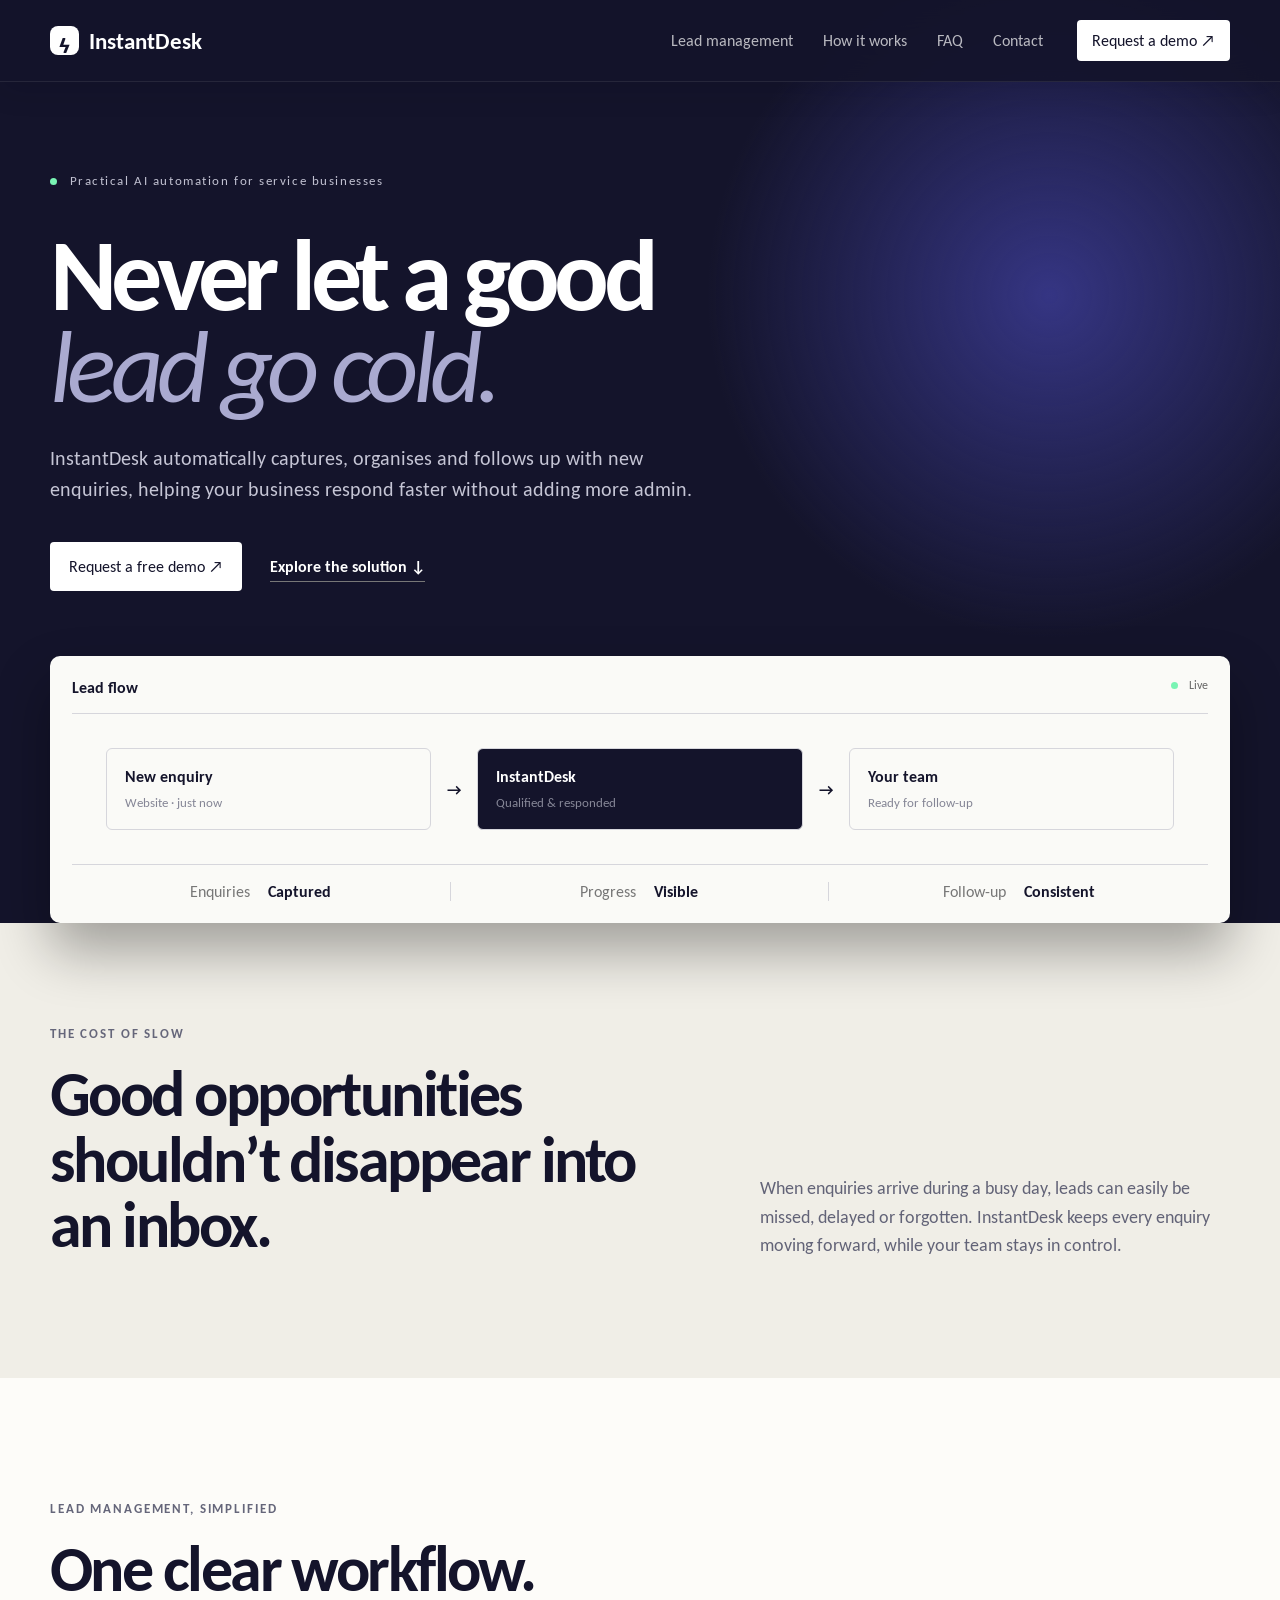
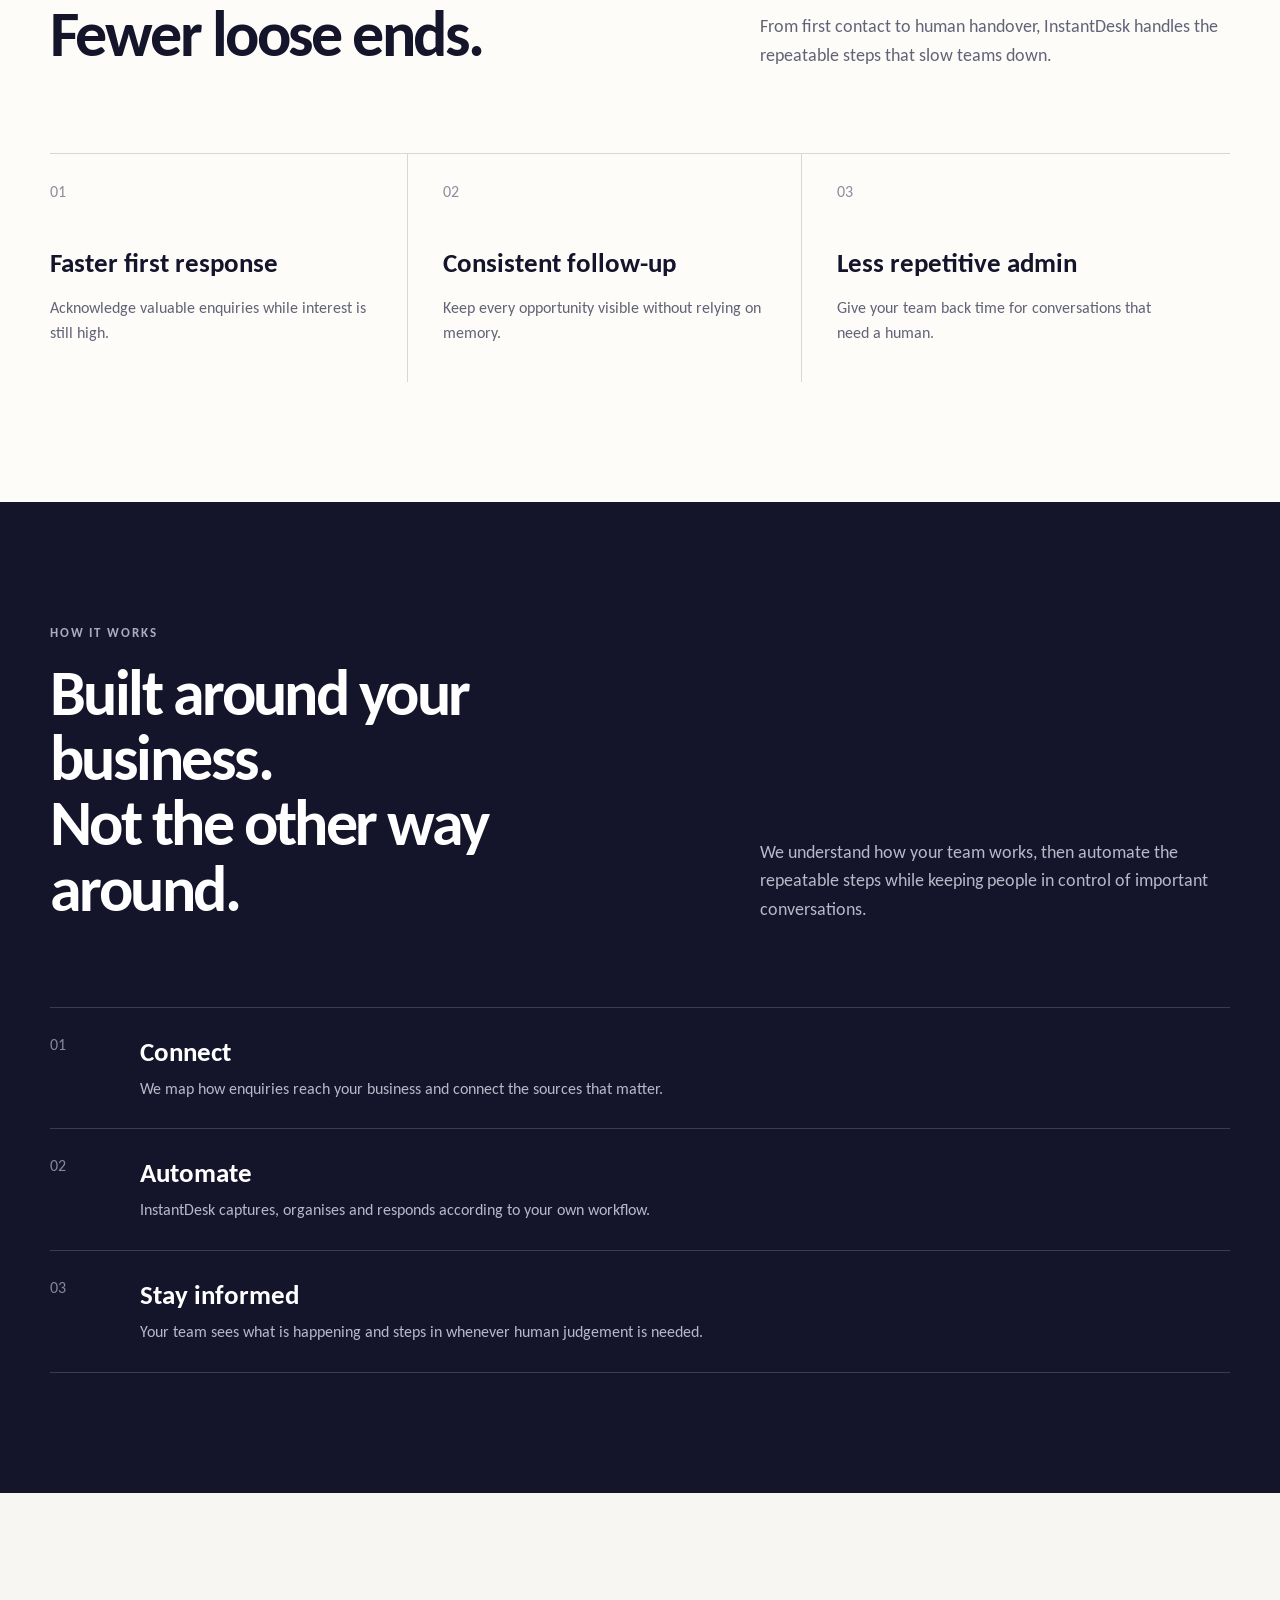
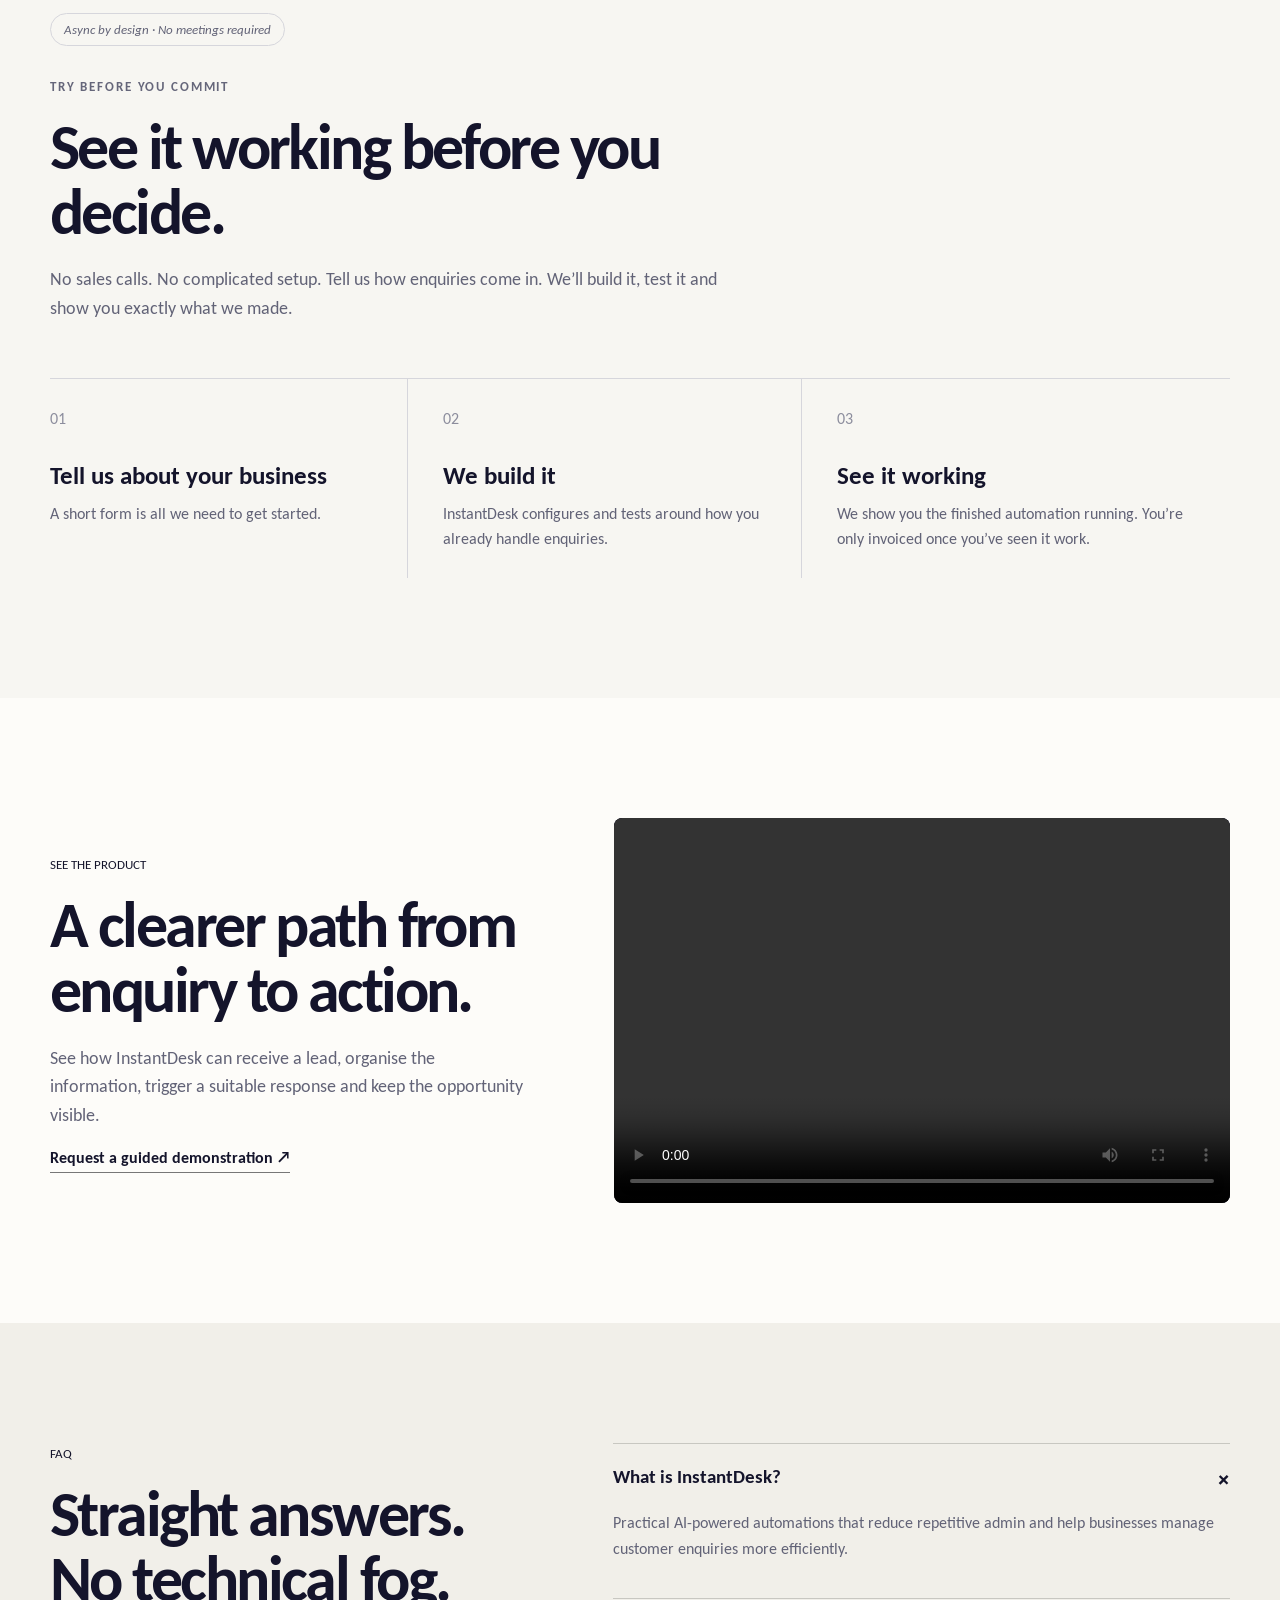
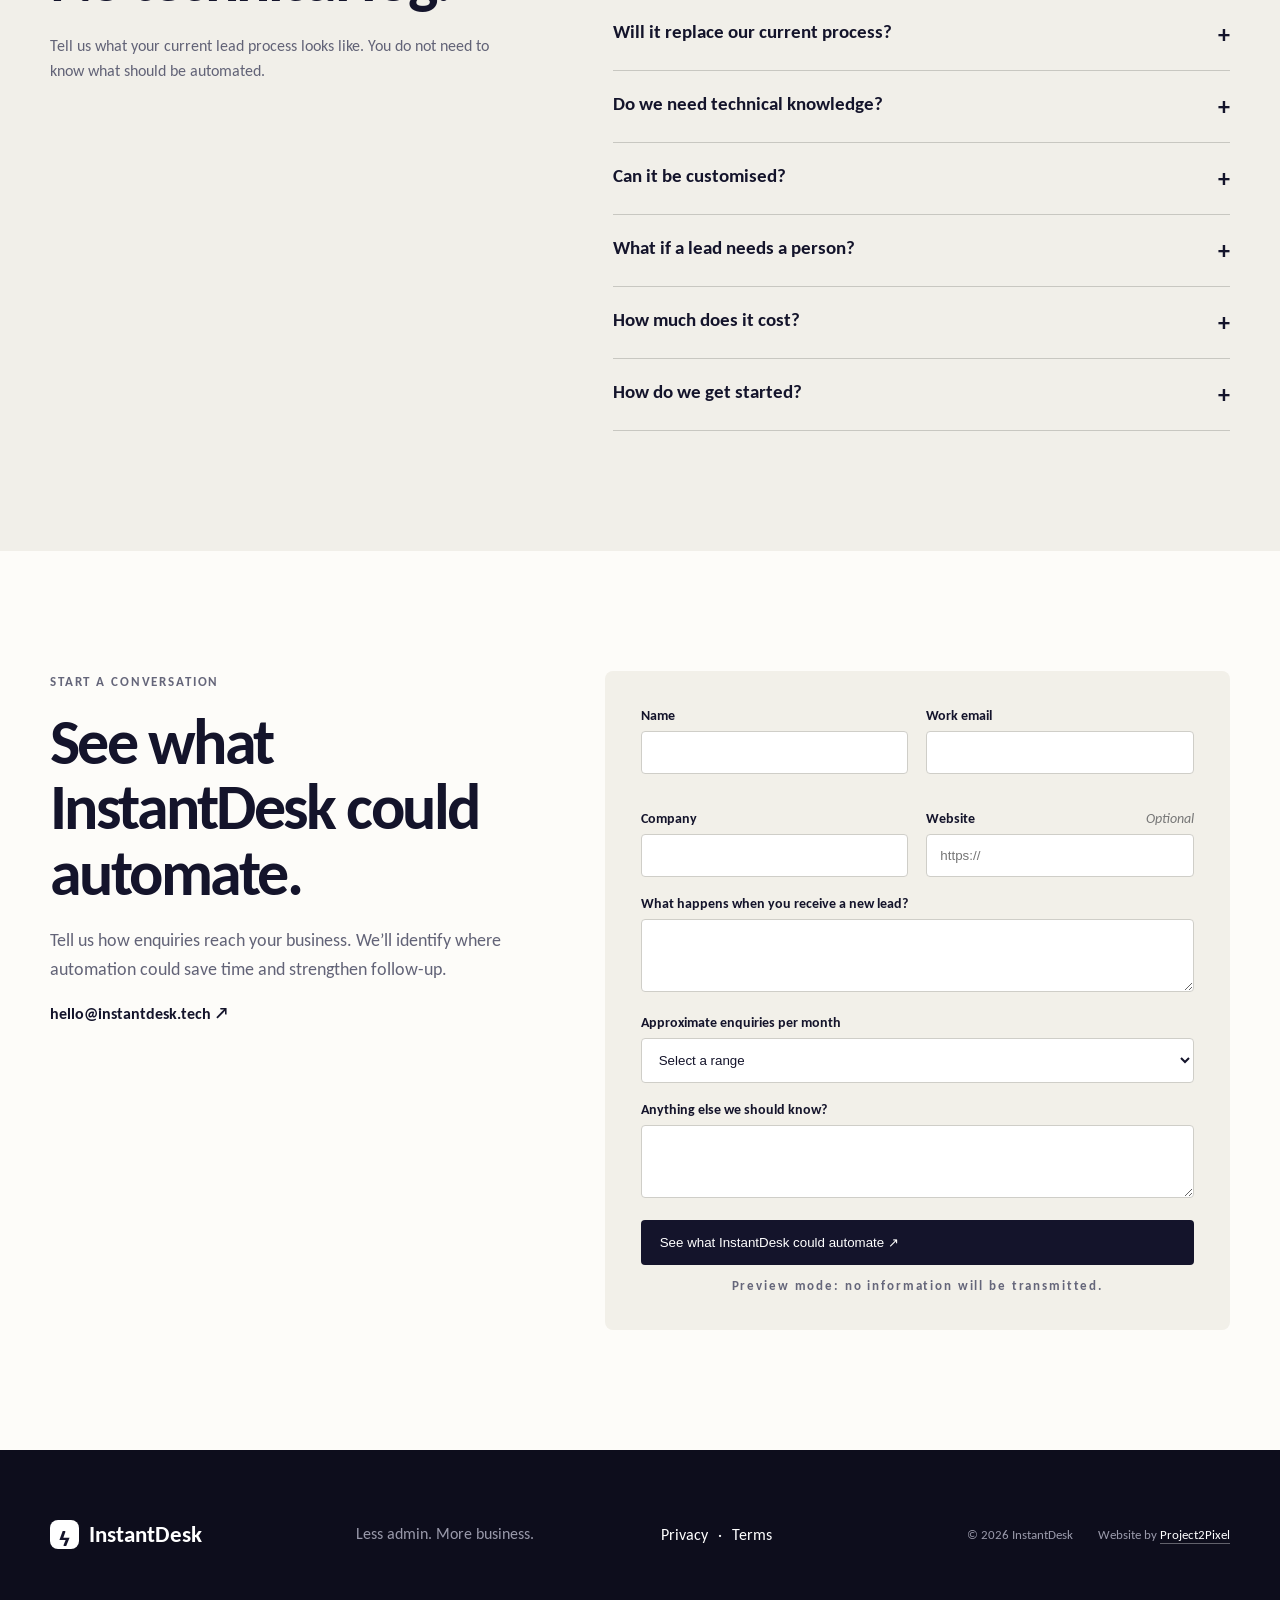
==== index.html @ a4e063e7 "Refresh stylesheet cache for client updates" ====
<!doctype html>
<html lang="en">
  <head>
    <meta charset="utf-8" />
    <meta name="viewport" content="width=device-width,initial-scale=1" />
    <meta
      name="description"
      content="InstantDesk builds practical AI-powered lead management automations for service businesses."
    />
    <meta
      property="og:title"
      content="InstantDesk — Less admin. More business."
    />
    <meta property="og:description" content="Never let a good lead go cold." />
    <meta name="theme-color" content="#14142B" />
    <title>InstantDesk — Less admin. More business.</title>
    <link rel="preconnect" href="https://fonts.googleapis.com" />
    <link rel="preconnect" href="https://fonts.gstatic.com" crossorigin />
    <link
      href="https://fonts.googleapis.com/css2?family=Carlito:wght@400;700&display=swap"
      rel="stylesheet"
    />
    <link rel="stylesheet" href="styles.css?v=3" />
  </head>
  <body>
    <header>
      <a class="logo" href="#top"><i>ϟ</i>InstantDesk</a
      ><button class="menu" aria-label="Open menu">☰</button>
      <nav>
        <a href="#solution">Lead management</a><a href="#how">How it works</a
        ><a href="#faq">FAQ</a><a href="#contact">Contact</a>
      </nav>
      <a class="btn desktop" href="#contact">Request a demo ↗</a>
    </header>
    <main id="top">
      <section class="hero wrap">
        <span class="tag"
          ><b></b> Practical AI automation for service businesses</span
        >
        <h1>Never let a good<br /><em>lead go cold.</em></h1>
        <p>
          InstantDesk automatically captures, organises and follows up with new
          enquiries, helping your business respond faster without adding more
          admin.
        </p>
        <div class="actions">
          <a class="btn" href="#contact">Request a free demo ↗</a
          ><a href="#solution">Explore the solution ↓</a>
        </div>
        <div class="dashboard">
          <div class="dash-title">
            <strong>Lead flow</strong><span><b></b> Live</span>
          </div>
          <div class="flow">
            <article>
              <strong>New enquiry</strong><small>Website · just now</small>
            </article>
            <b>→</b>
            <article class="active">
              <strong>InstantDesk</strong><small>Qualified & responded</small>
            </article>
            <b>→</b>
            <article>
              <strong>Your team</strong><small>Ready for follow-up</small>
            </article>
          </div>
          <div class="metrics">
            <span>Enquiries <b>Captured</b></span
            ><span>Progress <b>Visible</b></span
            ><span>Follow-up <b>Consistent</b></span>
          </div>
        </div>
      </section>
      <section class="problem">
        <div class="wrap split">
          <div>
            <small>THE COST OF SLOW</small>
            <h2>Good opportunities shouldn’t disappear into an inbox.</h2>
          </div>
          <p>
            When enquiries arrive during a busy day, leads can easily be missed,
            delayed or forgotten. InstantDesk keeps every enquiry moving
            forward, while your team stays in control.
          </p>
        </div>
      </section>
      <section id="solution" class="section wrap">
        <small>LEAD MANAGEMENT, SIMPLIFIED</small>
        <div class="split title">
          <h2>One clear workflow.<br />Fewer loose ends.</h2>
          <p>
            From first contact to human handover, InstantDesk handles the
            repeatable steps that slow teams down.
          </p>
        </div>
        <div class="cards">
          <article>
            <span>01</span>
            <h3>Faster first response</h3>
            <p>Acknowledge valuable enquiries while interest is still high.</p>
          </article>
          <article>
            <span>02</span>
            <h3>Consistent follow-up</h3>
            <p>Keep every opportunity visible without relying on memory.</p>
          </article>
          <article>
            <span>03</span>
            <h3>Less repetitive admin</h3>
            <p>Give your team back time for conversations that need a human.</p>
          </article>
        </div>
      </section>
      <section id="how" class="section navy">
        <div class="wrap">
          <small>HOW IT WORKS</small>
          <div class="split title">
            <h2>Built around your business.<br />Not the other way around.</h2>
            <p>
            We understand how your team works, then automate the repeatable
            steps while keeping people in control of important conversations.
            </p>
          </div>
          <div class="steps">
            <article>
              <span>01</span>
              <div>
                <h3>Connect</h3>
                <p>
                  We map how enquiries reach your business and connect the
                  sources that matter.
                </p>
              </div>
            </article>
            <article>
              <span>02</span>
              <div>
                <h3>Automate</h3>
                <p>
                  InstantDesk captures, organises and responds according to your
                  own workflow.
                </p>
              </div>
            </article>
            <article>
              <span>03</span>
              <div>
                <h3>Stay informed</h3>
                <p>
                  Your team sees what is happening and steps in whenever human
                  judgement is needed.
                </p>
              </div>
            </article>
          </div>
        </div>
      </section>
      <section class="section proof">
        <div class="wrap">
          <span class="async-badge">Async by design · No meetings required</span>
          <div class="proof-intro">
            <small>TRY BEFORE YOU COMMIT</small>
            <h2>See it working before you decide.</h2>
            <p>
              No sales calls. No complicated setup. Tell us how enquiries come
              in. We’ll build it, test it and show you exactly what we made.
            </p>
          </div>
          <div class="proof-steps">
            <article>
              <span>01</span>
              <h3>Tell us about your business</h3>
              <p>A short form is all we need to get started.</p>
            </article>
            <article>
              <span>02</span>
              <h3>We build it</h3>
              <p>
                InstantDesk configures and tests around how you already handle
                enquiries.
              </p>
            </article>
            <article>
              <span>03</span>
              <h3>See it working</h3>
              <p>
                We show you the finished automation running. You’re only
                invoiced once you’ve seen it work.
              </p>
            </article>
          </div>
        </div>
      </section>
      <section class="section wrap demo">
        <div>
          <small>SEE THE PRODUCT</small>
          <h2>A clearer path from enquiry to action.</h2>
          <p>
            See how InstantDesk can receive a lead, organise the information,
            trigger a suitable response and keep the opportunity visible.
          </p>
          <a href="#contact">Request a guided demonstration ↗</a>
        </div>
        <div class="video">
          <video controls preload="metadata" playsinline aria-label="InstantDesk lead management product demonstration">
            <source src="assets/InstantDesk_Demo_UK.mp4?v=2" type="video/mp4" />
            Your browser does not support embedded video. You can
            <a href="assets/InstantDesk_Demo_UK.mp4">download the demonstration</a> instead.
          </video>
        </div>
      </section>
      <section id="faq" class="section soft">
        <div class="wrap faq">
          <div>
            <small>FAQ</small>
            <h2>Straight answers.<br />No technical fog.</h2>
            <p>
              Tell us what your current lead process looks like. You do not need
              to know what should be automated.
            </p>
          </div>
          <div>
            <details open>
              <summary>What is InstantDesk?<span>+</span></summary>
              <p>
                Practical AI-powered automations that reduce repetitive admin
                and help businesses manage customer enquiries more efficiently.
              </p>
            </details>
            <details>
              <summary>
                Will it replace our current process?<span>+</span>
              </summary>
              <p>
                Not necessarily. We work with the tools and processes you
                already use wherever practical.
              </p>
            </details>
            <details>
              <summary>Do we need technical knowledge?<span>+</span></summary>
              <p>
                No. InstantDesk is a done-for-you service covering setup,
                integration, hosting and maintenance.
              </p>
            </details>
            <details>
              <summary>Can it be customised?<span>+</span></summary>
              <p>
                Yes. Your setup is configured around your enquiry sources,
                customer journey and desired actions.
              </p>
            </details>
            <details>
              <summary>What if a lead needs a person?<span>+</span></summary>
              <p>
                The workflow can hand a lead to your team whenever attention,
                judgement or a personal conversation is required.
              </p>
            </details>
            <details>
              <summary>How much does it cost?<span>+</span></summary>
              <p>
                Pricing depends on workflow complexity, integrations and
                customisation. We recommend a solution after understanding your
                process.
              </p>
            </details>
            <details>
              <summary>How do we get started?<span>+</span></summary>
              <p>
                Tell us how you manage enquiries. We will identify useful
                automation opportunities and discuss the next step.
              </p>
            </details>
          </div>
        </div>
      </section>
      <section id="contact" class="section wrap contact">
        <div>
          <small>START A CONVERSATION</small>
          <h2>See what InstantDesk could automate.</h2>
          <p>
            Tell us how enquiries reach your business. We’ll identify where
            automation could save time and strengthen follow-up.
          </p>
          <a href="mailto:hello@instantdesk.tech">hello@instantdesk.tech ↗</a>
        </div>
        <form id="lead">
          <div class="grid">
            <label>Name<input required /></label
            ><label>Work email<input required type="email" /></label
            ><label>Company<input required /></label
            ><label
              >Website <em>Optional</em
              ><input type="url" placeholder="https://"
            /></label>
          </div>
          <label
            >What happens when you receive a new lead?<textarea
              required
              rows="3"
            ></textarea></label
          ><label
            >Approximate enquiries per month<select required>
              <option value="">Select a range</option>
              <option>1–20</option>
              <option>21–50</option>
              <option>51–100</option>
              <option>100+</option>
            </select></label
          ><label
            >Anything else we should know?<textarea rows="3"></textarea></label
          ><button class="btn">See what InstantDesk could automate ↗</button
          ><small>Preview mode: no information will be transmitted.</small>
        </form>
        <div class="success" hidden>
          <i>ϟ</i>
          <h3>Thank you.</h3>
          <p>
            This preview form is not sending data yet. The live service will be
            connected after approval.
          </p>
          <button>Return to form</button>
        </div>
      </section>
    </main>
    <footer>
      <div class="wrap">
        <a class="logo" href="#top"><i>ϟ</i>InstantDesk</a>
        <p>Less admin. More business.</p>
        <span><a href="#">Privacy</a> · <a href="#">Terms</a></span
        ><small>© 2026 InstantDesk</small>
        <small class="site-credit">Website by <a href="https://project2pixel.co.za" target="_blank" rel="noopener noreferrer">Project2Pixel</a></small>
      </div>
    </footer>
    <script src="script.js"></script>
  </body>
</html>
---- styles.css ----
:root {
  font-family: Carlito, Arial, sans-serif;
  color: #14142b;
  background: #fdfcf9;
  --navy: #14142b;
  --cream: #f0eee7;
  --line: #d6d6dc;
  --muted: #626377;
}
* {
  box-sizing: border-box;
}
html {
  scroll-behavior: smooth;
  scroll-padding-top: 82px;
}
body {
  margin: 0;
}
a {
  color: inherit;
  text-decoration: none;
}
.wrap {
  width: min(1180px, calc(100% - 48px));
  margin: auto;
}
header {
  height: 82px;
  display: flex;
  align-items: center;
  gap: 34px;
  padding: 0 max(24px, calc((100vw - 1180px) / 2));
  position: fixed;
  top: 0;
  left: 0;
  z-index: 50;
  width: 100%;
  color: white;
  background: rgba(20, 20, 43, 0.88);
  border-bottom: 1px solid rgba(255, 255, 255, 0.08);
  backdrop-filter: blur(16px);
  -webkit-backdrop-filter: blur(16px);
  box-shadow: 0 8px 30px rgba(7, 7, 22, 0.12);
}
.logo {
  display: flex;
  align-items: center;
  gap: 10px;
  font-size: 23px;
  font-weight: 700;
}
.logo i,
.success i {
  font-style: normal;
  display: grid;
  place-items: center;
  width: 29px;
  height: 29px;
  border-radius: 8px;
  background: white;
  color: var(--navy);
}
nav {
  margin-left: auto;
  display: flex;
  gap: 30px;
}
nav a {
  opacity: 0.7;
}
nav a:hover {
  opacity: 1;
}
.btn {
  border: 0;
  border-radius: 4px;
  background: white;
  color: var(--navy);
  padding: 15px 19px;
  font: 700 15px inherit;
  display: inline-flex;
  justify-content: space-between;
  gap: 26px;
  cursor: pointer;
}
.desktop {
  padding: 11px 15px;
}
.menu {
  display: none;
}
.hero {
  min-height: 790px;
  color: white;
  padding-top: 170px;
  position: relative;
}
.hero:before {
  content: "";
  position: absolute;
  inset: 0 50% auto;
  transform: translateX(-50%);
  width: 100vw;
  height: 100%;
  background:
    radial-gradient(circle at 82% 32%, #353583 0, transparent 28%), var(--navy);
  z-index: -1;
}
.tag {
  font-size: 13px;
  letter-spacing: 0.12em;
  color: #c1c1d1;
}
.tag b,
.dash-title b {
  display: inline-block;
  width: 7px;
  height: 7px;
  background: #79f4b4;
  border-radius: 50%;
  margin-right: 8px;
}
h1 {
  font-size: clamp(60px, 8vw, 108px);
  line-height: 0.9;
  letter-spacing: -0.055em;
  margin: 40px 0 30px;
}
h1 em {
  font-weight: 400;
  color: #aaaad0;
}
.hero > p {
  font-size: 20px;
  line-height: 1.55;
  color: #c5c5d5;
  max-width: 650px;
}
.actions {
  display: flex;
  align-items: center;
  gap: 28px;
  margin: 37px 0 65px;
}
.actions > a:last-child,
.demo a {
  font-weight: 700;
  border-bottom: 1px solid #777;
  padding: 5px 0;
}
.dashboard {
  background: #fafaf7;
  color: var(--navy);
  border-radius: 10px;
  padding: 22px;
  box-shadow: 0 28px 55px #0005;
}
.dash-title {
  display: flex;
  justify-content: space-between;
  padding-bottom: 16px;
  border-bottom: 1px solid var(--line);
}
.dash-title span {
  font-size: 12px;
  color: #666;
}
.flow {
  display: grid;
  grid-template-columns: 1fr auto 1fr auto 1fr;
  align-items: center;
  gap: 16px;
  padding: 34px;
}
.flow article {
  border: 1px solid var(--line);
  border-radius: 6px;
  padding: 18px;
  display: flex;
  flex-direction: column;
  gap: 8px;
}
.flow article.active {
  background: var(--navy);
  color: white;
}
.flow small {
  color: #858696;
}
.metrics {
  display: grid;
  grid-template-columns: repeat(3, 1fr);
  border-top: 1px solid var(--line);
  padding-top: 17px;
}
.metrics span {
  text-align: center;
  color: #777;
  border-right: 1px solid var(--line);
}
.metrics span:last-child {
  border: 0;
}
.metrics b {
  color: var(--navy);
  margin-left: 14px;
}
.problem {
  background: var(--cream);
  padding: 100px 0;
}
.split {
  display: grid;
  grid-template-columns: 1.3fr 1fr;
  gap: 100px;
  align-items: end;
}
.section {
  padding-top: 120px;
  padding-bottom: 120px;
}
.section > small,
.section .wrap > small,
.problem small,
.contact small {
  font-weight: 700;
  letter-spacing: 0.14em;
  color: #65667a;
}
h2 {
  font-size: clamp(42px, 5vw, 67px);
  line-height: 1.02;
  letter-spacing: -0.04em;
  margin: 20px 0;
}
p {
  line-height: 1.6;
  color: var(--muted);
}
.problem p,
.title p,
.demo > div > p,
.faq > div > div:first-child > p,
.contact > div > p {
  font-size: 18px;
}
.title {
  margin-bottom: 65px;
}
.cards {
  display: grid;
  grid-template-columns: repeat(3, 1fr);
  border-top: 1px solid var(--line);
}
.cards article {
  padding: 28px 35px 20px 0;
  margin-right: 35px;
  border-right: 1px solid var(--line);
}
.cards article:last-child {
  border: 0;
}
.cards span {
  color: #8c8d9d;
}
.cards h3 {
  font-size: 27px;
  margin: 45px 0 10px;
}
.navy {
  background: var(--navy);
  color: white;
}
.navy small {
  color: #aaaac4 !important;
}
.navy p {
  color: #b8b8c9;
}
.steps {
  margin-top: 60px;
  border-top: 1px solid #3c3c51;
}
.steps article {
  display: grid;
  grid-template-columns: 90px 1fr;
  border-bottom: 1px solid #3c3c51;
  padding: 27px 0;
}
.steps article > span {
  color: #8686a2;
}
.steps h3 {
  font-size: 27px;
  margin: 0 0 8px;
}
.steps p {
  margin: 0;
  max-width: 650px;
}
.proof {
  background: #f7f6f2;
}
.async-badge {
  display: inline-flex;
  align-items: center;
  border: 1px solid var(--line);
  border-radius: 999px;
  padding: 8px 13px;
  color: var(--muted);
  font-size: 13px;
  font-style: italic;
}
.proof-intro {
  max-width: 760px;
  margin-top: 30px;
}
.proof-intro > small {
  font-weight: 700;
  letter-spacing: 0.14em;
  color: #65667a;
}
.proof-intro p {
  max-width: 680px;
  font-size: 18px;
}
.proof-steps {
  display: grid;
  grid-template-columns: repeat(3, 1fr);
  margin-top: 55px;
  border-top: 1px solid var(--line);
}
.proof-steps article {
  padding: 30px 35px 10px 0;
  margin-right: 35px;
  border-right: 1px solid var(--line);
}
.proof-steps article:last-child {
  margin-right: 0;
  border-right: 0;
}
.proof-steps span {
  color: #8c8d9d;
}
.proof-steps h3 {
  margin: 32px 0 10px;
  font-size: 25px;
}
.proof-steps p {
  margin-top: 0;
}
.demo {
  display: grid;
  grid-template-columns: 1fr 1.3fr;
  gap: 90px;
  align-items: center;
}
.video {
  aspect-ratio: 16/10;
  background: radial-gradient(circle, #34346f, #111124 65%);
  border-radius: 8px;
  color: white;
  display: flex;
  flex-direction: column;
  align-items: center;
  justify-content: center;
  position: relative;
  overflow: hidden;
}
.video video {
  display: block;
  width: 100%;
  height: 100%;
  object-fit: contain;
  background: #0d0d1c;
  border-radius: 8px;
}
.soft {
  background: #f1efe9;
}
.faq {
  display: grid;
  grid-template-columns: 0.75fr 1fr;
  gap: 100px;
}
.faq details {
  border-top: 1px solid #c8c7c1;
  padding: 21px 0;
}
.faq details:last-child {
  border-bottom: 1px solid #c8c7c1;
}
.faq summary {
  cursor: pointer;
  font-size: 19px;
  font-weight: 700;
  display: flex;
  justify-content: space-between;
}
.faq summary::marker {
  display: none;
}
.faq summary span {
  font-size: 24px;
}
.faq details[open] summary span {
  transform: rotate(45deg);
}
.contact {
  display: grid;
  grid-template-columns: 0.8fr 1.1fr;
  gap: 100px;
}
.contact > div > a {
  display: block;
  font-weight: 700;
  margin-top: 20px;
}
.contact form,
.success {
  background: #f2f0e9;
  border-radius: 8px;
  padding: 36px;
}
.grid {
  display: grid;
  grid-template-columns: 1fr 1fr;
  gap: 18px;
}
label {
  font-size: 14px;
  font-weight: 700;
  display: block;
  margin-bottom: 18px;
}
label em {
  font-weight: 400;
  float: right;
  color: #777;
}
input,
textarea,
select {
  font: 16px inherit;
  color: var(--navy);
  background: white;
  border: 1px solid #cfcec8;
  border-radius: 4px;
  padding: 13px;
  width: 100%;
  margin-top: 7px;
}
textarea {
  resize: vertical;
}
form .btn {
  width: 100%;
  background: var(--navy);
  color: white;
}
form > small {
  display: block;
  text-align: center;
  margin-top: 12px;
  color: #777;
}
.success {
  text-align: center;
  display: flex;
  min-height: 430px;
  flex-direction: column;
  align-items: center;
  justify-content: center;
}
.success[hidden] {
  display: none;
}
.success i {
  background: var(--navy);
  color: white;
}
.success h3 {
  font-size: 34px;
  margin: 18px 0 0;
}
.success button {
  background: none;
  border: 0;
  border-bottom: 1px solid;
  font: 700 15px inherit;
  cursor: pointer;
}
footer {
  background: #0d0d1c;
  color: white;
  padding: 55px 0;
}
footer .wrap {
  display: grid;
  grid-template-columns: 1fr 1fr 1fr auto auto;
  align-items: center;
  gap: 25px;
}
footer p,
footer small {
  color: #9999aa;
}
footer span {
  display: flex;
  gap: 10px;
}
.site-credit a {
  color: white;
  border-bottom: 1px solid rgba(255, 255, 255, 0.35);
}
.site-credit a:hover {
  border-bottom-color: white;
}
@media (max-width: 800px) {
  .wrap {
    width: calc(100% - 32px);
  }
  header {
    padding: 0 16px;
  }
  .desktop {
    display: none;
  }
  .menu {
    display: block;
    margin-left: auto;
    border: 0;
    background: none;
    color: white;
    font-size: 25px;
  }
  nav {
    display: none;
    position: absolute;
    left: 16px;
    right: 16px;
    top: 70px;
    background: #262640;
    padding: 24px;
    flex-direction: column;
  }
  nav.open {
    display: flex;
  }
  .hero {
    padding-top: 140px;
    min-height: auto;
    padding-bottom: 70px;
  }
  .hero:before {
    inset: 0 50% auto;
  }
  h1 {
    font-size: 58px;
  }
  .hero > p {
    font-size: 18px;
  }
  .actions {
    flex-direction: column;
    align-items: flex-start;
  }
  .flow {
    grid-template-columns: 1fr;
    padding: 22px 0;
  }
  .flow > b {
    transform: rotate(90deg);
    text-align: center;
  }
  .metrics {
    gap: 5px;
  }
  .metrics span {
    display: flex;
    flex-direction: column;
  }
  .metrics b {
    margin: 4px 0 0;
  }
  .problem,
  .section {
    padding-top: 78px;
    padding-bottom: 78px;
  }
  .split,
  .demo,
  .faq,
  .contact {
    grid-template-columns: 1fr;
    gap: 35px;
  }
  .title {
    margin-bottom: 38px;
  }
  .cards,
  .proof-steps {
    grid-template-columns: 1fr;
  }
  .cards article,
  .proof-steps article {
    border-right: 0;
    border-bottom: 1px solid var(--line);
    margin: 0;
  }
  .proof-steps article:last-child {
    border-bottom: 0;
  }
  .cards h3 {
    margin-top: 23px;
  }
  .grid {
    grid-template-columns: 1fr;
  }
  .contact form {
    padding: 22px;
  }
  footer .wrap {
    grid-template-columns: 1fr;
  }
  footer span {
    margin: 8px 0;
  }
}
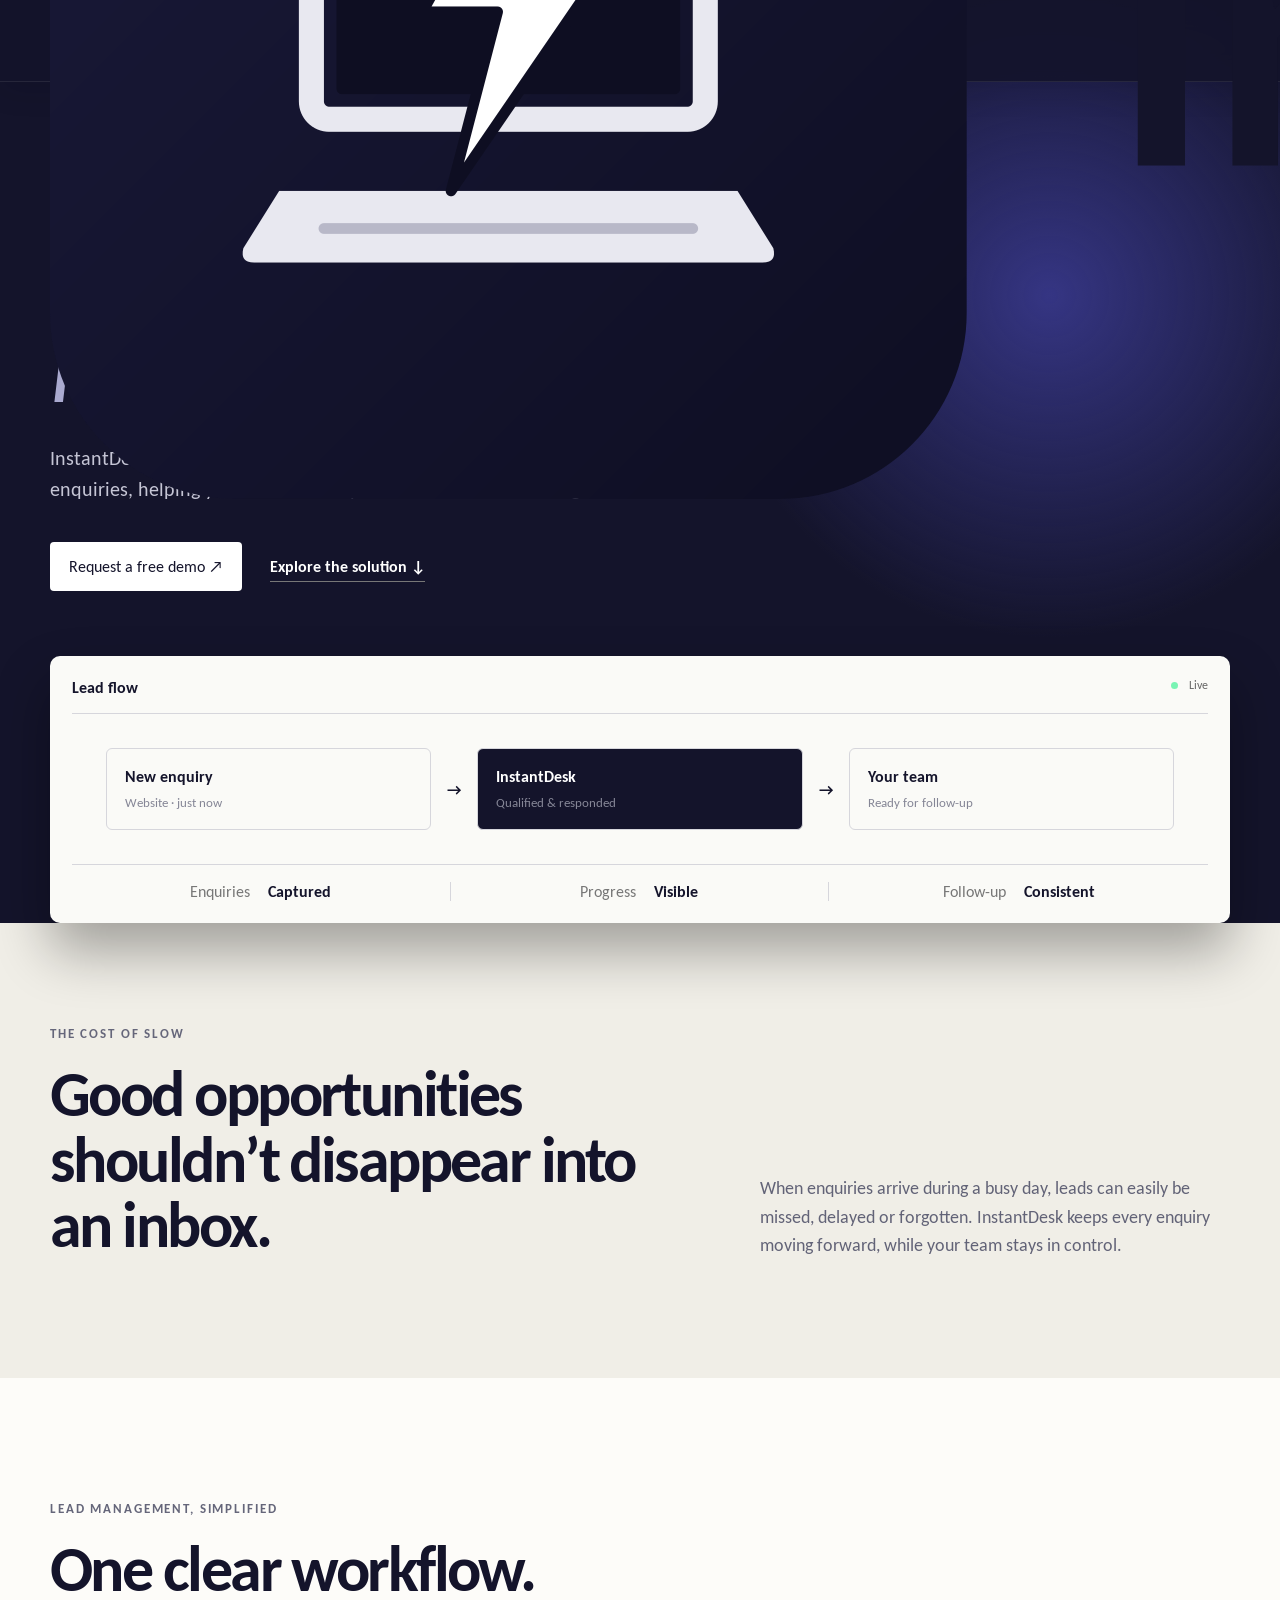
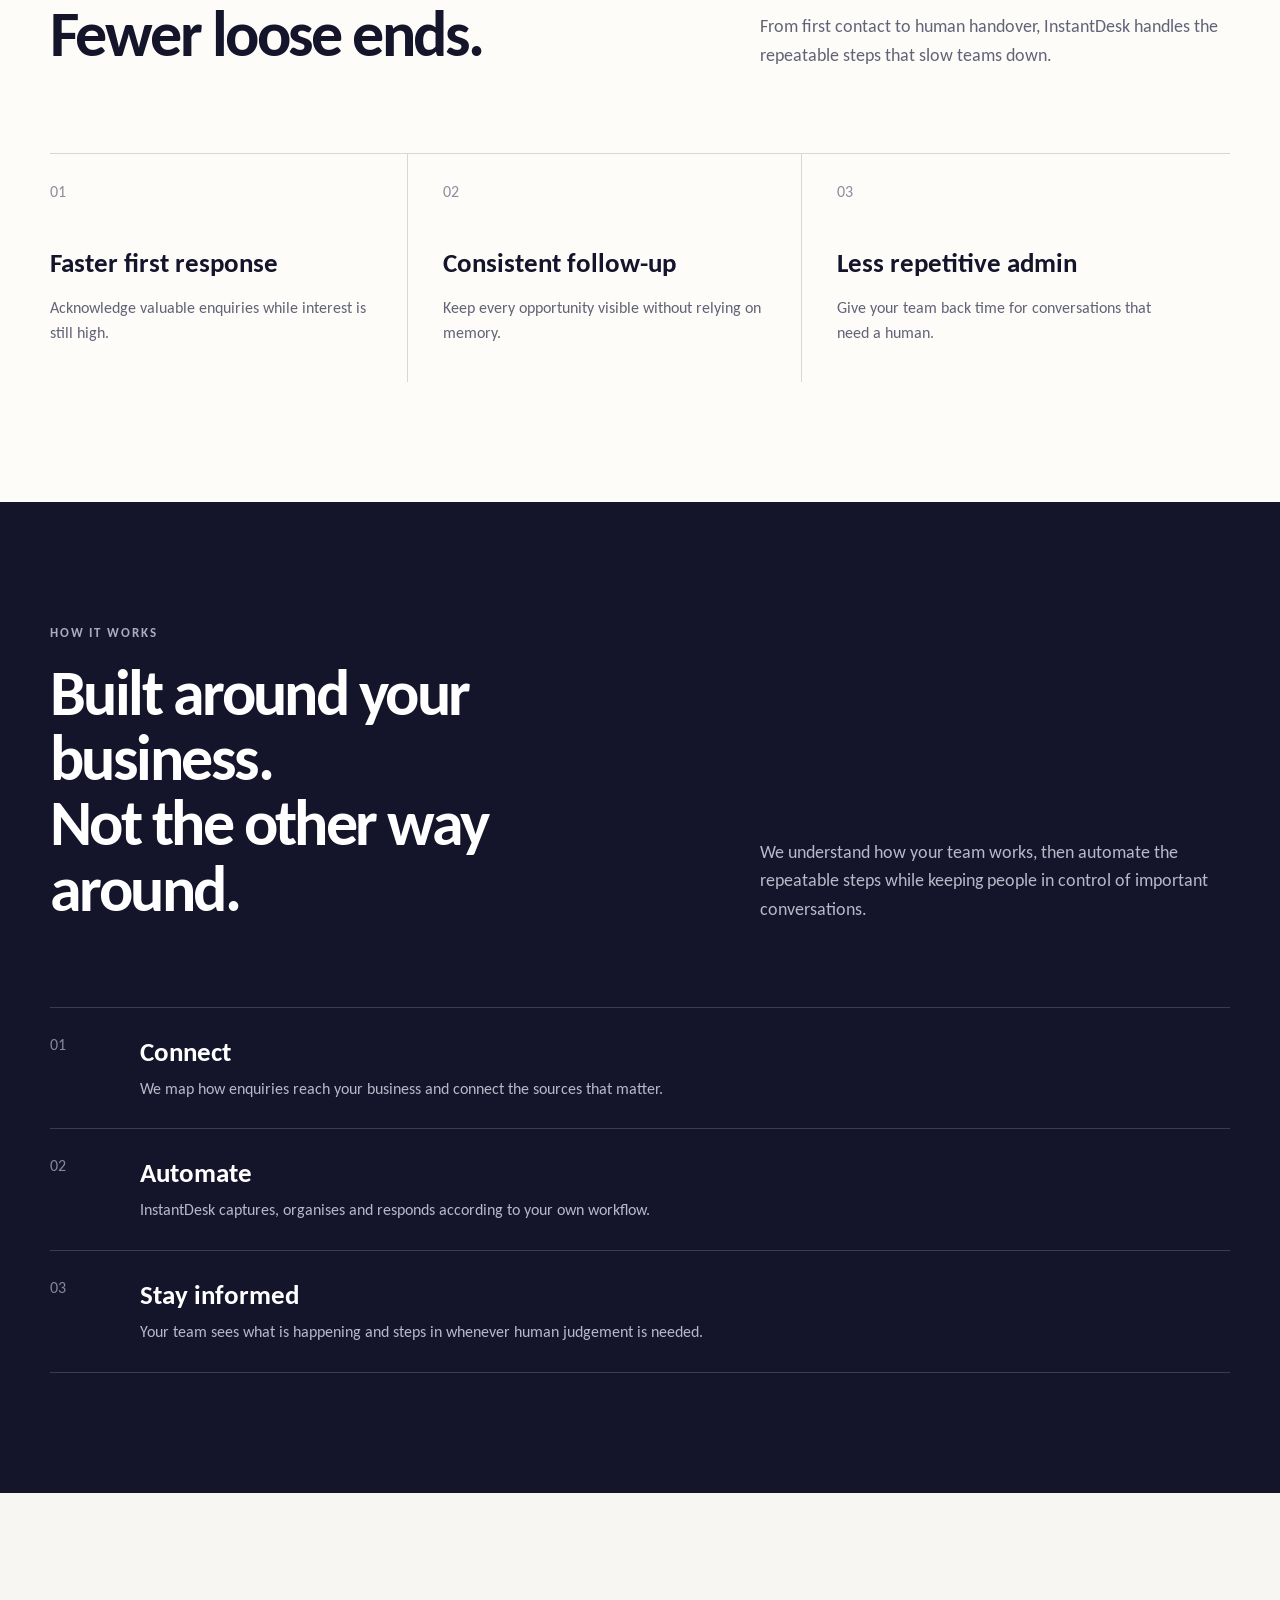
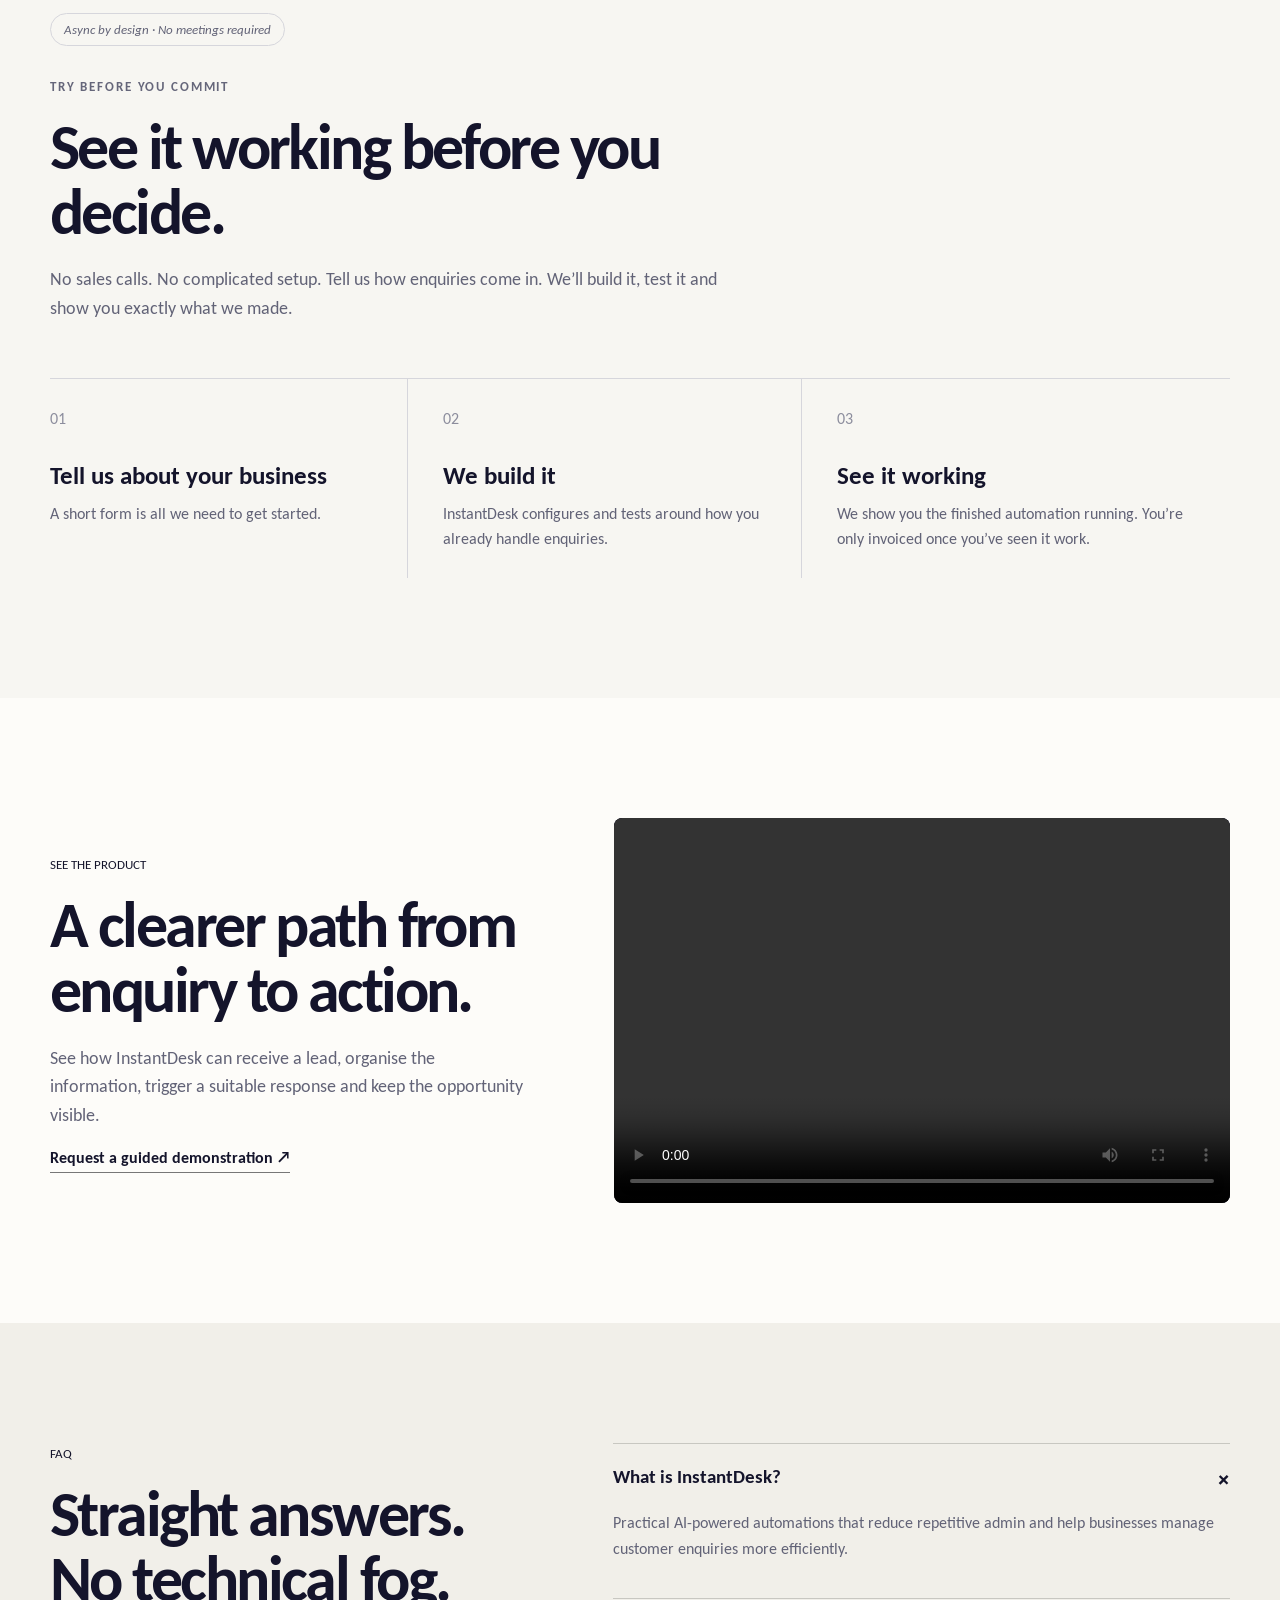
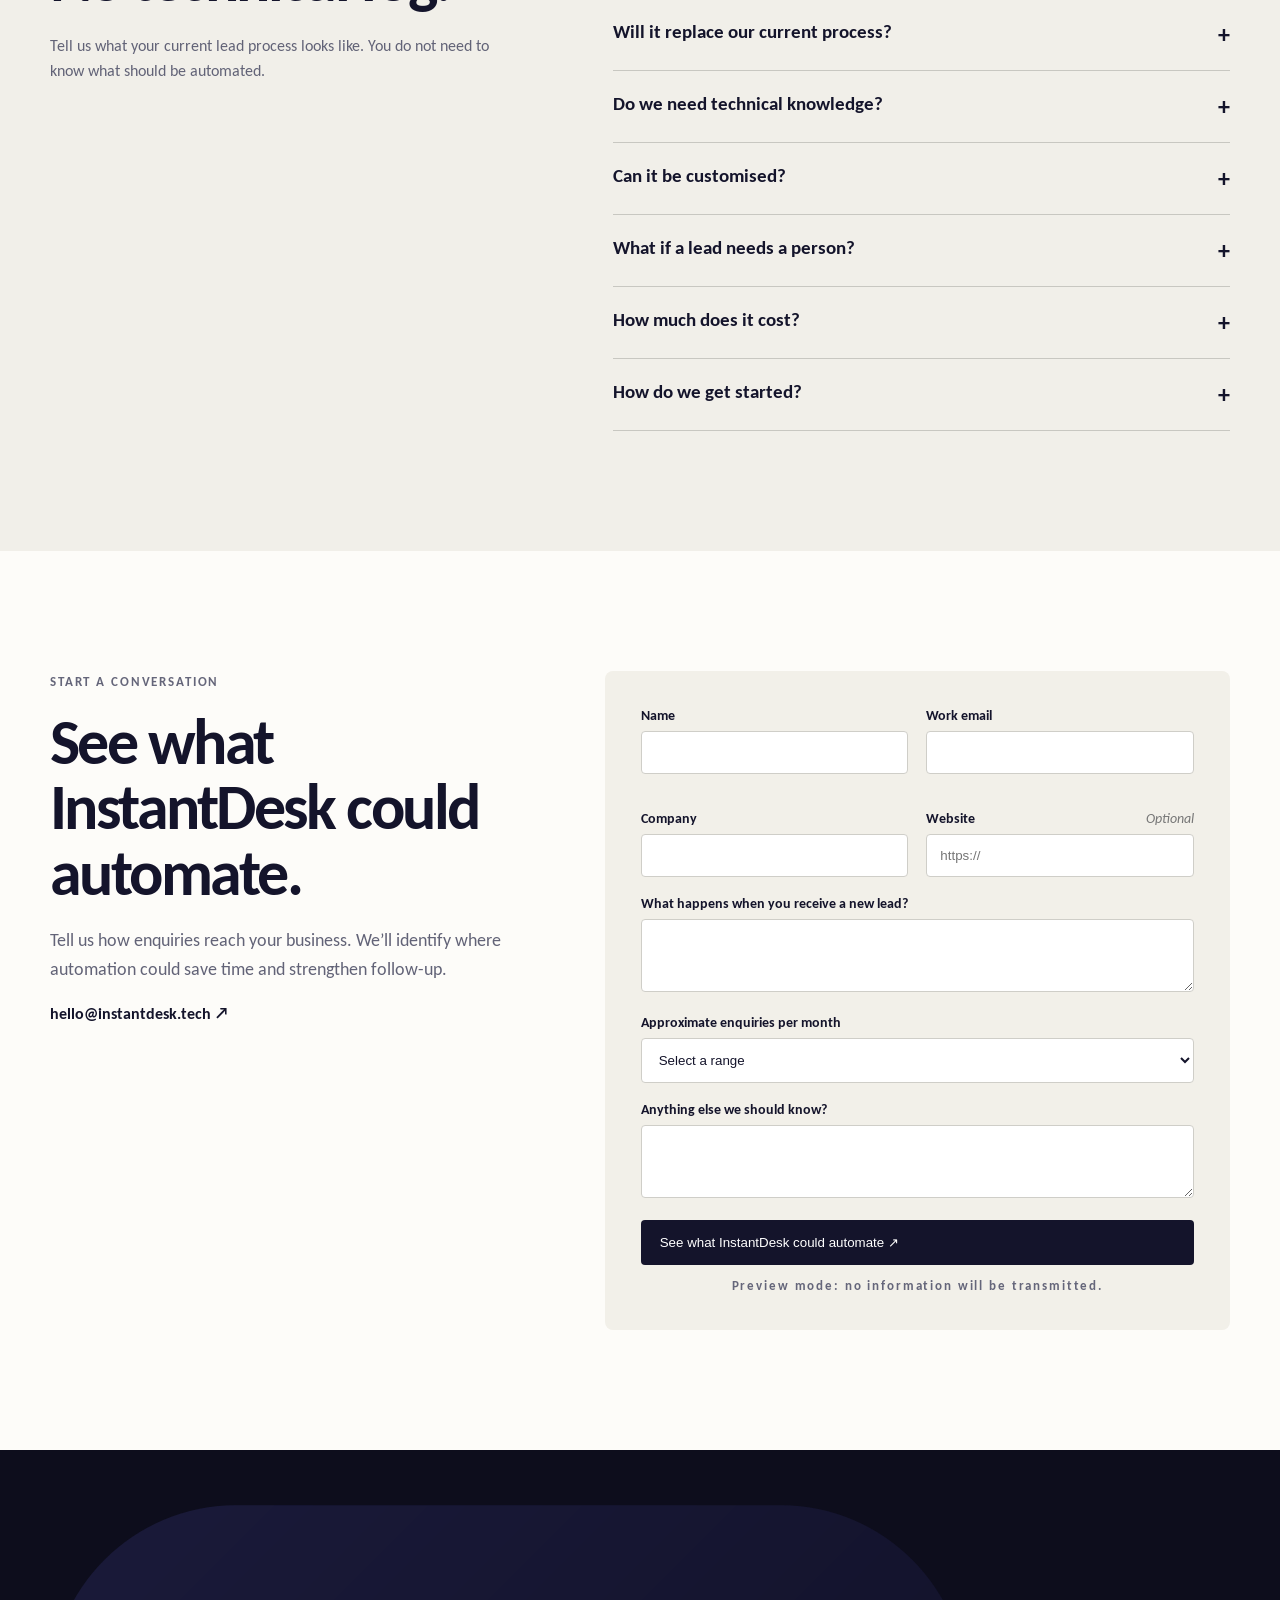
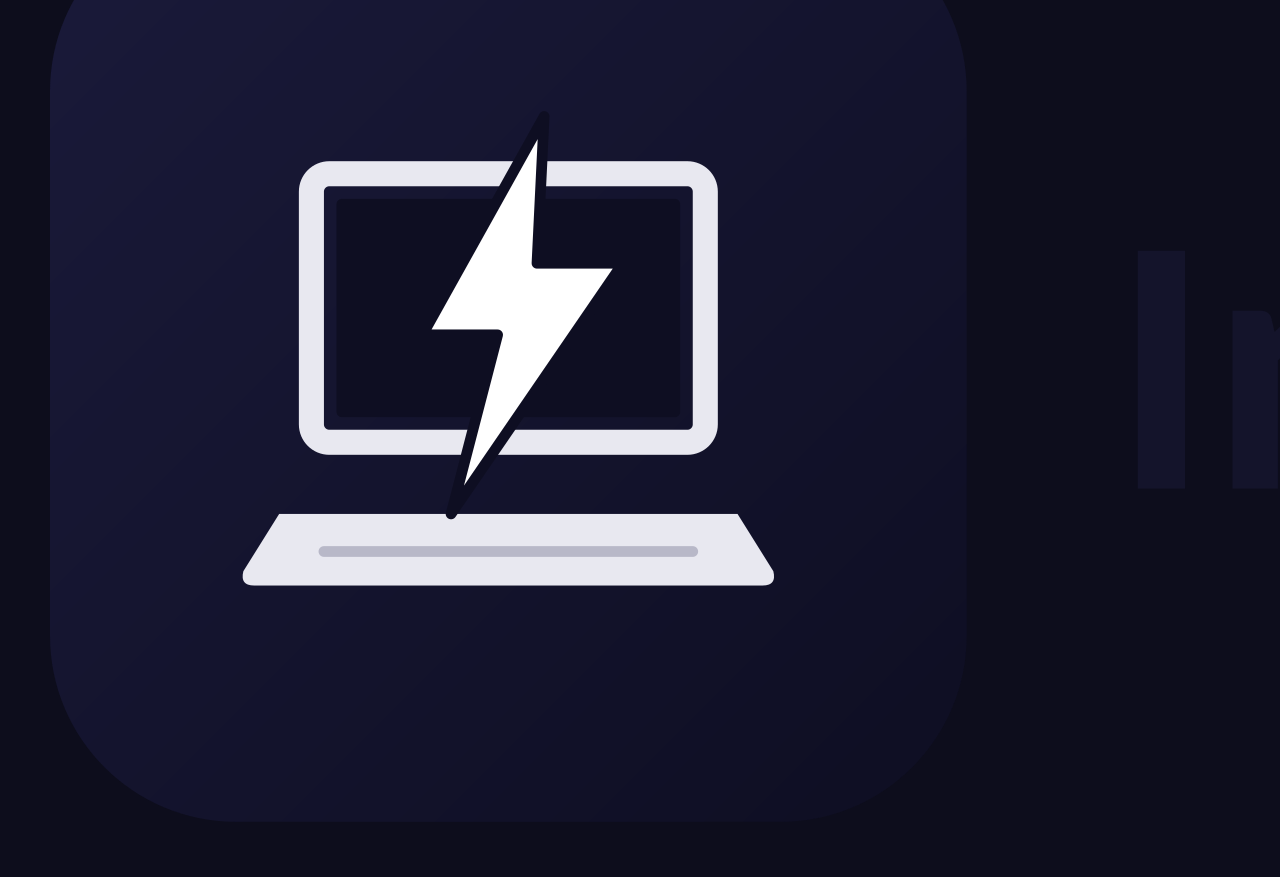
==== commit 067d56e0: "Use supplied logo in site header and footer" ====
--- a/index.html
+++ b/index.html
@@ -20,11 +20,11 @@
       href="https://fonts.googleapis.com/css2?family=Carlito:wght@400;700&display=swap"
       rel="stylesheet"
     />
-    <link rel="stylesheet" href="styles.css?v=3" />
+    <link rel="stylesheet" href="styles.css?v=4" />
   </head>
   <body>
     <header>
-      <a class="logo" href="#top"><i>ϟ</i>InstantDesk</a
+      <a class="logo" href="#top" aria-label="InstantDesk home"><img src="assets/InstantDesk_Icon_Wordmark.png?v=1" alt="InstantDesk" /></a
       ><button class="menu" aria-label="Open menu">☰</button>
       <nav>
         <a href="#solution">Lead management</a><a href="#how">How it works</a
@@ -326,7 +326,7 @@
     </main>
     <footer>
       <div class="wrap">
-        <a class="logo" href="#top"><i>ϟ</i>InstantDesk</a>
+        <a class="logo footer-logo" href="#top" aria-label="InstantDesk home"><img src="assets/InstantDesk_Icon_Wordmark.png?v=1" alt="InstantDesk" /></a>
         <p>Less admin. More business.</p>
         <span><a href="#">Privacy</a> · <a href="#">Terms</a></span
         ><small>© 2026 InstantDesk</small>
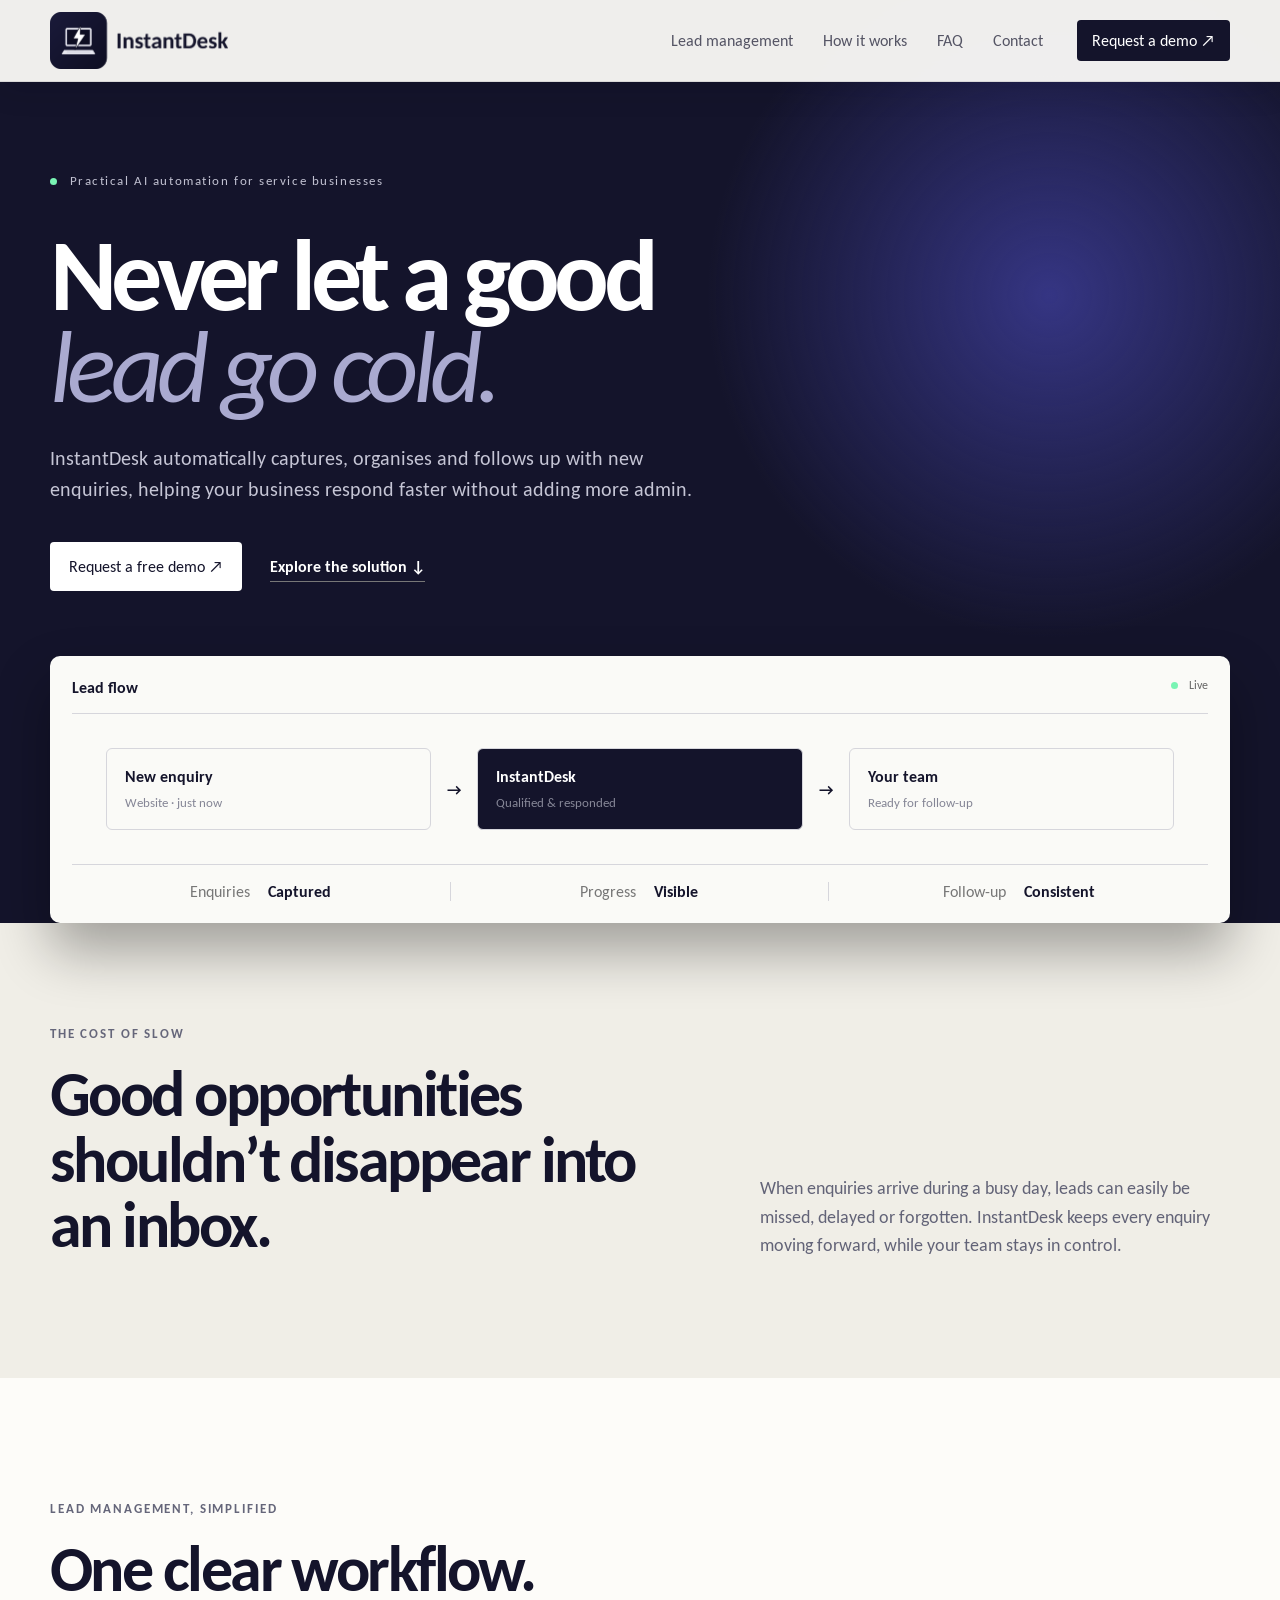
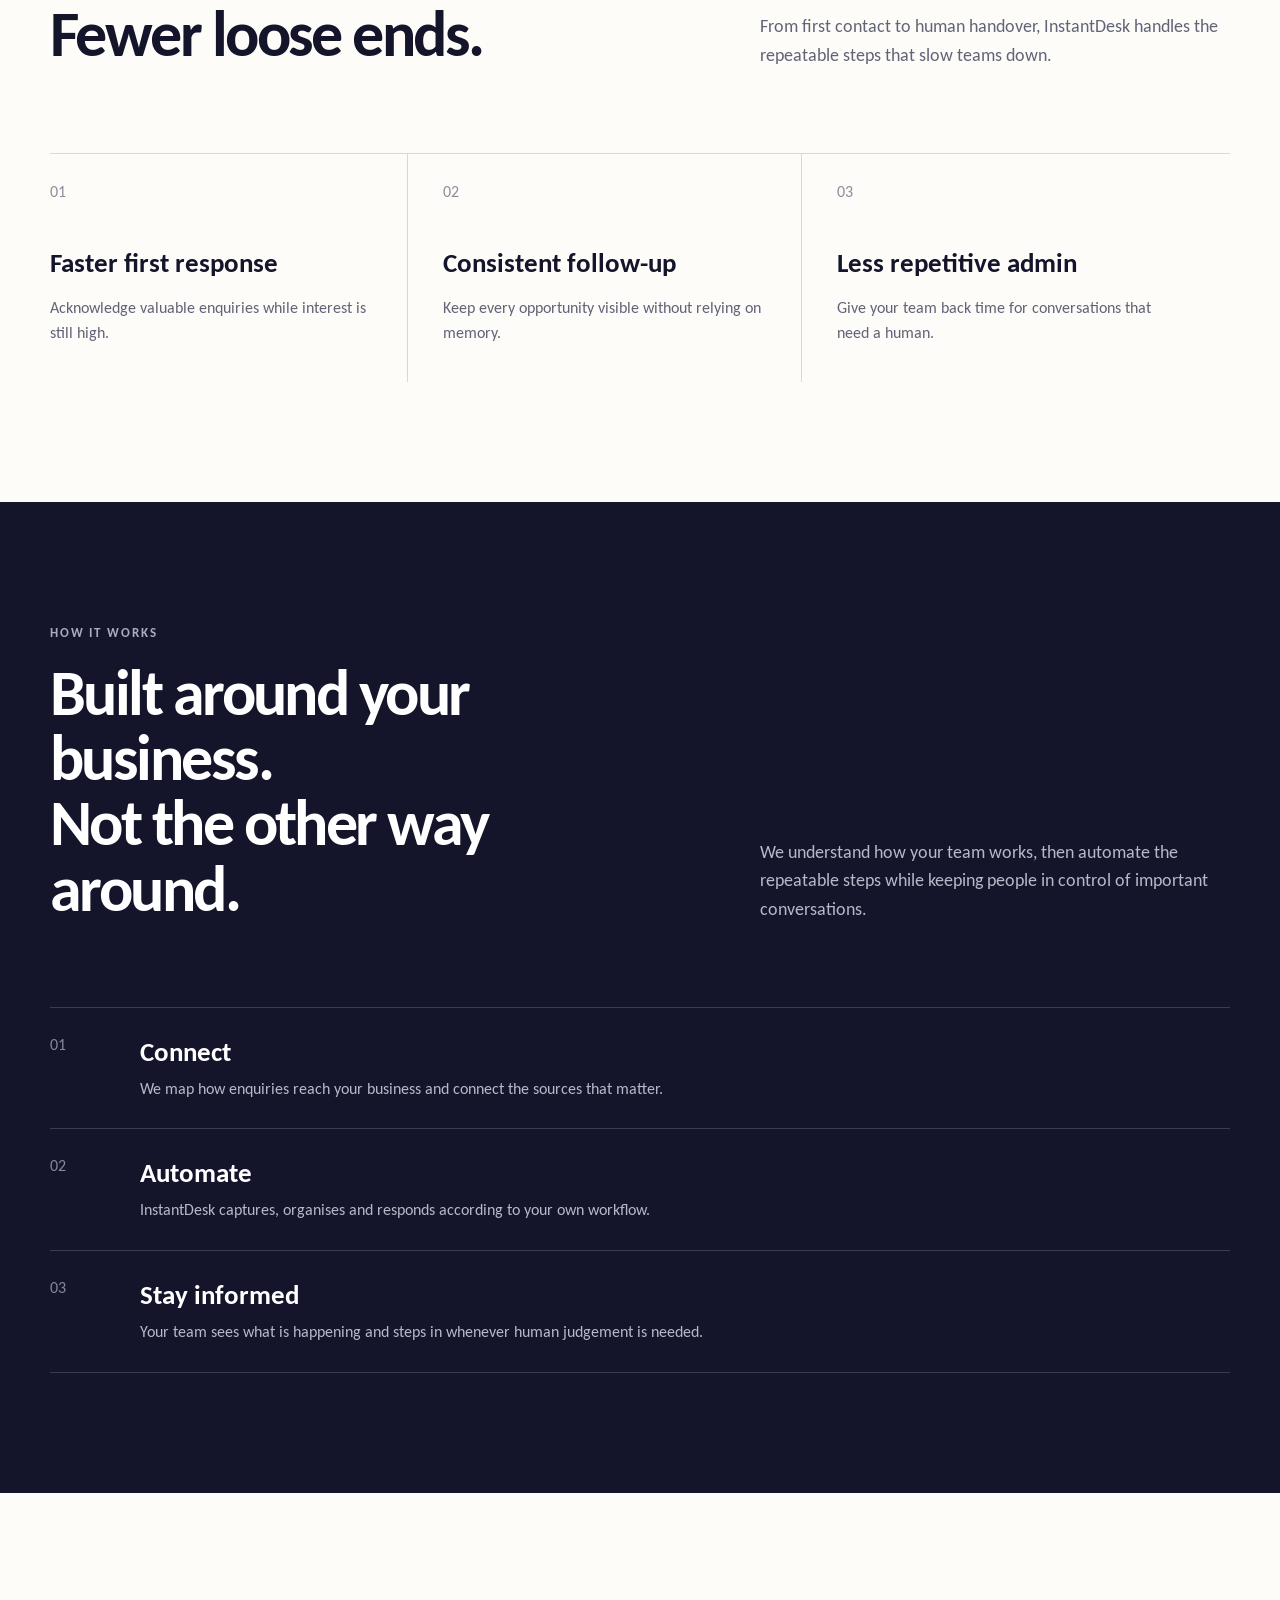
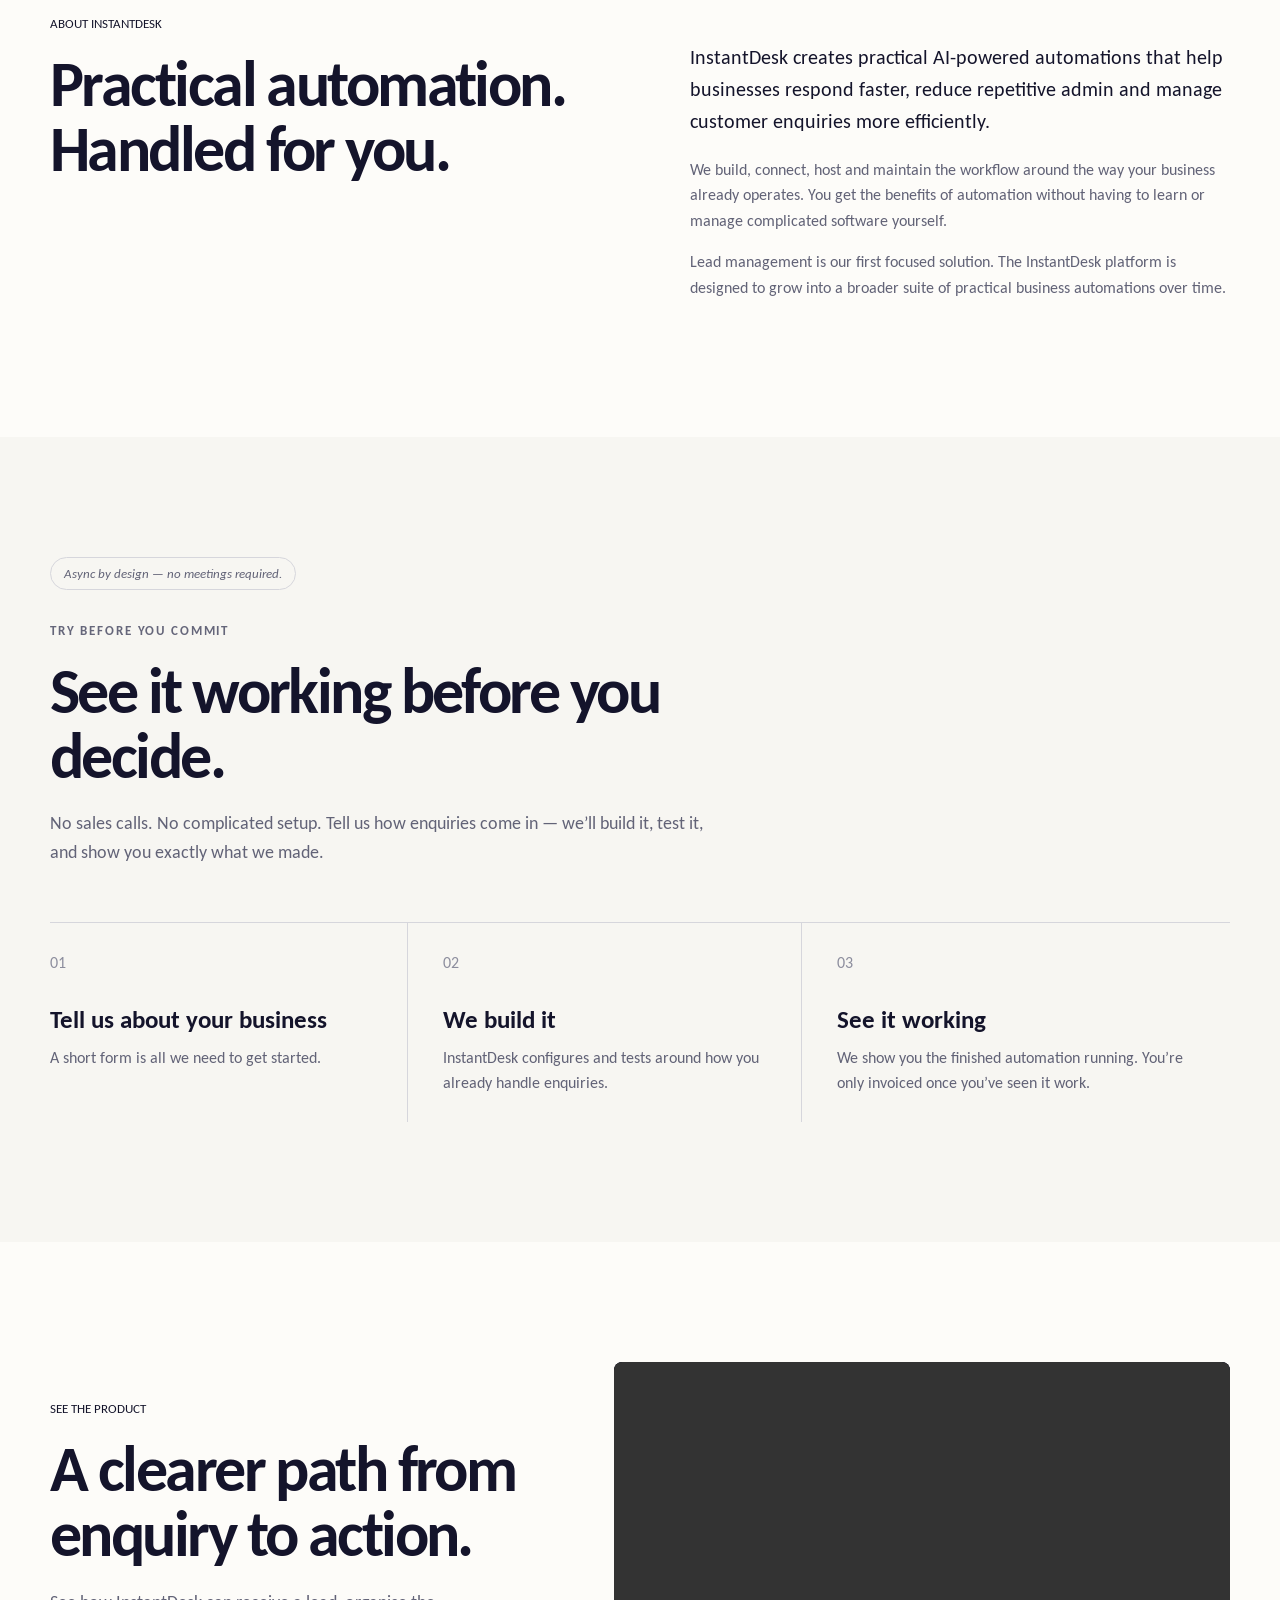
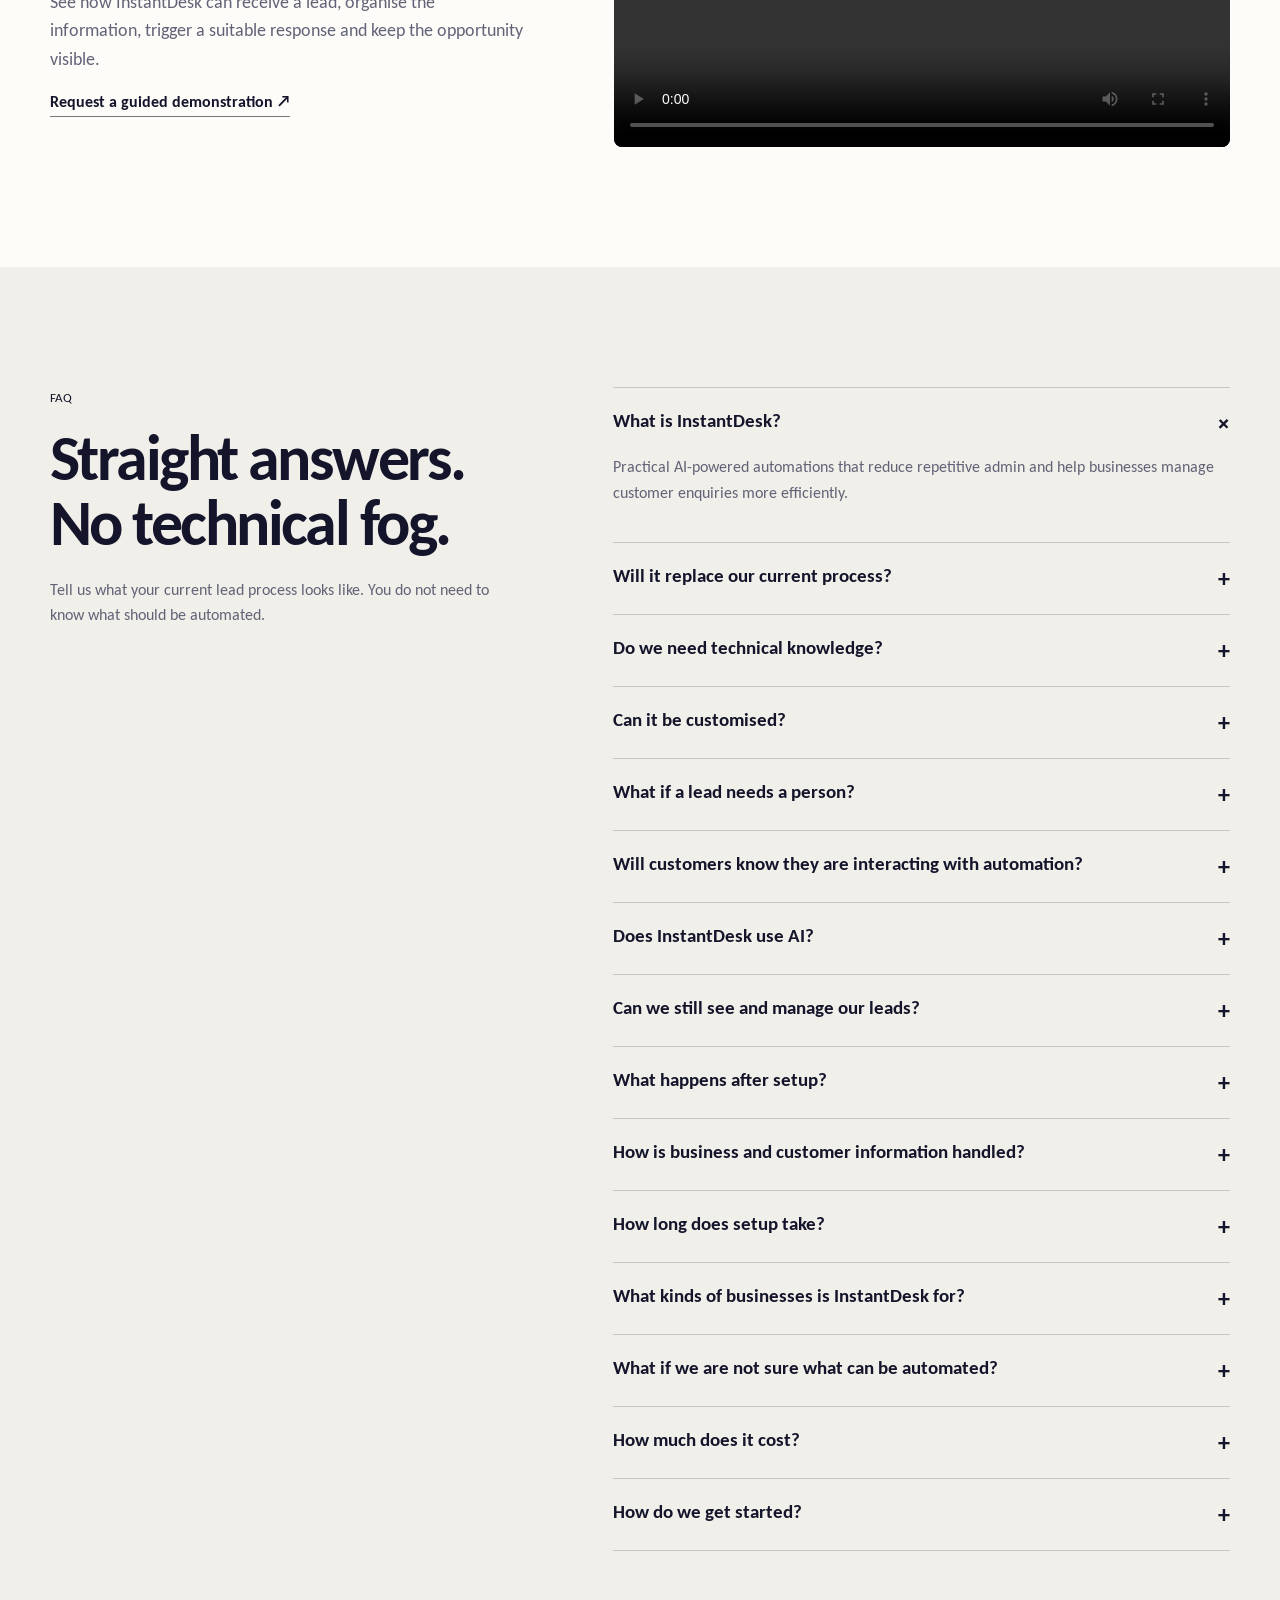
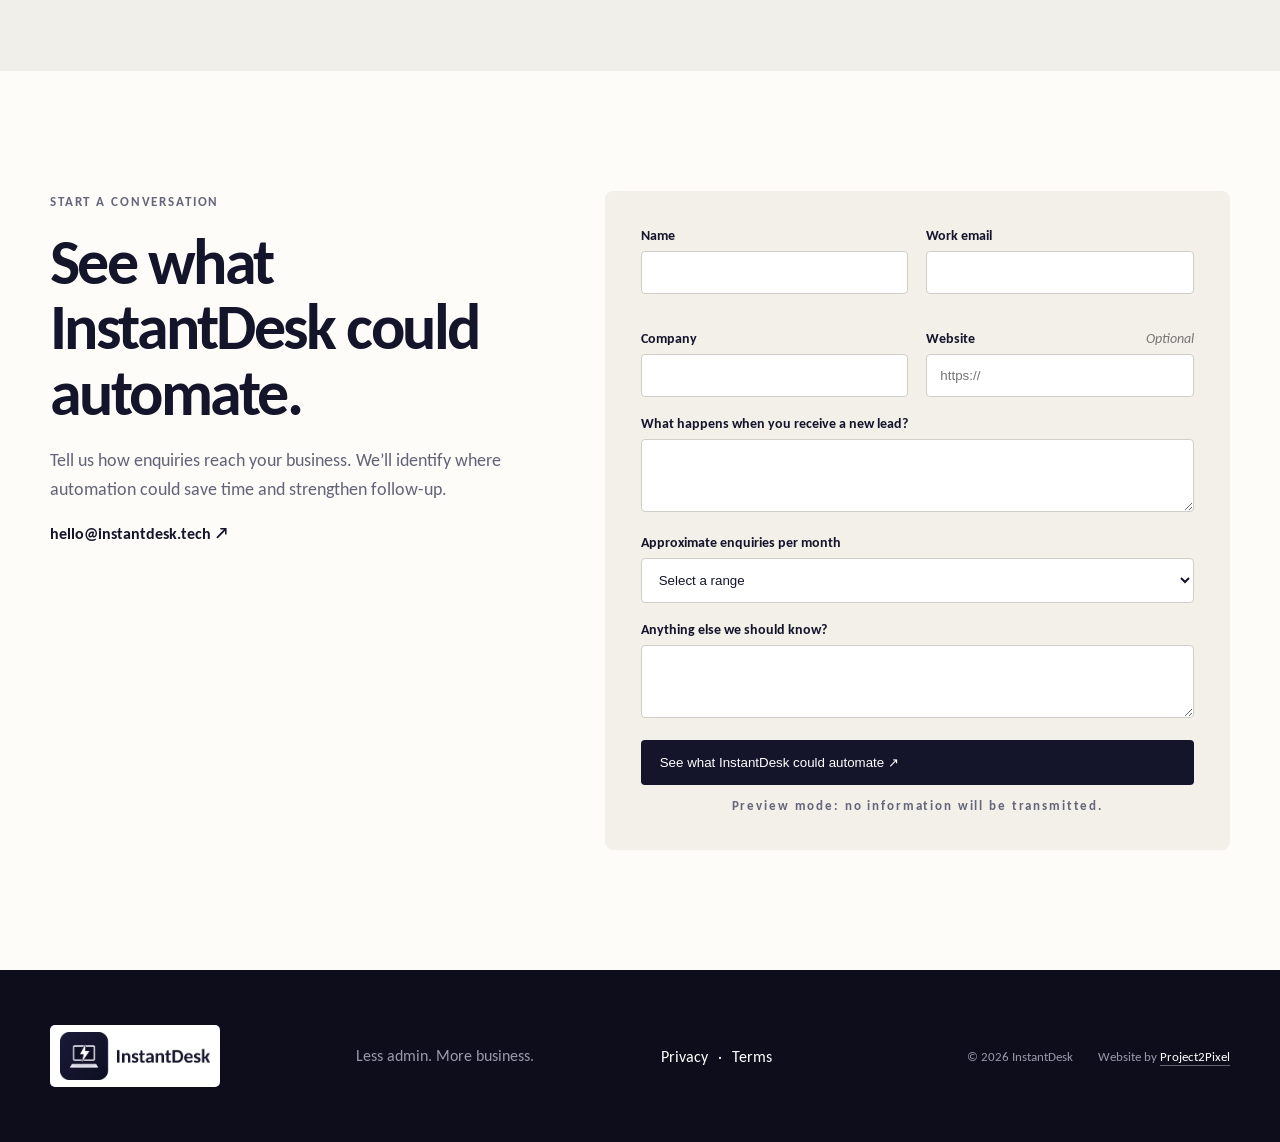
==== commit e205dfcc: "Complete client content and launch-ready policy pages" ====
--- a/index.html
+++ b/index.html
@@ -14,13 +14,14 @@
     <meta property="og:description" content="Never let a good lead go cold." />
     <meta name="theme-color" content="#14142B" />
     <title>InstantDesk — Less admin. More business.</title>
+    <link rel="icon" type="image/png" href="assets/favicon.png?v=1" />
     <link rel="preconnect" href="https://fonts.googleapis.com" />
     <link rel="preconnect" href="https://fonts.gstatic.com" crossorigin />
     <link
       href="https://fonts.googleapis.com/css2?family=Carlito:wght@400;700&display=swap"
       rel="stylesheet"
     />
-    <link rel="stylesheet" href="styles.css?v=4" />
+    <link rel="stylesheet" href="styles.css?v=5" />
   </head>
   <body>
     <header>
@@ -155,15 +156,38 @@
           </div>
         </div>
       </section>
+      <section id="about" class="section wrap about">
+        <div>
+          <small>ABOUT INSTANTDESK</small>
+          <h2>Practical automation.<br />Handled for you.</h2>
+        </div>
+        <div>
+          <p>
+            InstantDesk creates practical AI-powered automations that help
+            businesses respond faster, reduce repetitive admin and manage
+            customer enquiries more efficiently.
+          </p>
+          <p>
+            We build, connect, host and maintain the workflow around the way
+            your business already operates. You get the benefits of automation
+            without having to learn or manage complicated software yourself.
+          </p>
+          <p>
+            Lead management is our first focused solution. The InstantDesk
+            platform is designed to grow into a broader suite of practical
+            business automations over time.
+          </p>
+        </div>
+      </section>
       <section class="section proof">
         <div class="wrap">
-          <span class="async-badge">Async by design · No meetings required</span>
+          <span class="async-badge">Async by design — no meetings required.</span>
           <div class="proof-intro">
             <small>TRY BEFORE YOU COMMIT</small>
             <h2>See it working before you decide.</h2>
             <p>
               No sales calls. No complicated setup. Tell us how enquiries come
-              in. We’ll build it, test it and show you exactly what we made.
+              in — we’ll build it, test it, and show you exactly what we made.
             </p>
           </div>
           <div class="proof-steps">
@@ -255,6 +279,70 @@
               <p>
                 The workflow can hand a lead to your team whenever attention,
                 judgement or a personal conversation is required.
+              </p>
+            </details>
+            <details>
+              <summary>Will customers know they are interacting with automation?<span>+</span></summary>
+              <p>
+                The goal is not to make your customer experience feel robotic.
+                Automated communication can reflect your business’s tone and
+                fit naturally into the existing customer journey.
+              </p>
+            </details>
+            <details>
+              <summary>Does InstantDesk use AI?<span>+</span></summary>
+              <p>
+                Yes, where it adds genuine value, alongside reliable rule-based
+                automation. The objective is a faster, more consistent process,
+                not adding AI simply for the label.
+              </p>
+            </details>
+            <details>
+              <summary>Can we still see and manage our leads?<span>+</span></summary>
+              <p>
+                Yes. Lead information and status can remain visible in the
+                tools used for your workflow, allowing your team to monitor
+                progress and step in when needed.
+              </p>
+            </details>
+            <details>
+              <summary>What happens after setup?<span>+</span></summary>
+              <p>
+                InstantDesk can host and maintain the automation after launch.
+                The ongoing support arrangement depends on the workflow and
+                systems involved.
+              </p>
+            </details>
+            <details>
+              <summary>How is business and customer information handled?<span>+</span></summary>
+              <p>
+                Data handling depends on the workflow and connected services.
+                We aim to minimise unnecessary collection and use reputable
+                third-party platforms with appropriate access controls.
+              </p>
+            </details>
+            <details>
+              <summary>How long does setup take?<span>+</span></summary>
+              <p>
+                Timing depends on the existing lead process, required
+                integrations and level of customisation. We confirm a clearer
+                timeframe after reviewing your workflow.
+              </p>
+            </details>
+            <details>
+              <summary>What kinds of businesses is InstantDesk for?<span>+</span></summary>
+              <p>
+                It is particularly useful for service businesses where
+                enquiries are valuable, quick responses matter and teams spend
+                time manually capturing or following up with leads.
+              </p>
+            </details>
+            <details>
+              <summary>What if we are not sure what can be automated?<span>+</span></summary>
+              <p>
+                You do not need to know before contacting us. Tell us where the
+                process feels repetitive, slow or difficult to manage and we
+                will identify where automation may be useful.
               </p>
             </details>
             <details>
@@ -328,7 +416,7 @@
       <div class="wrap">
         <a class="logo footer-logo" href="#top" aria-label="InstantDesk home"><img src="assets/InstantDesk_Icon_Wordmark.png?v=1" alt="InstantDesk" /></a>
         <p>Less admin. More business.</p>
-        <span><a href="#">Privacy</a> · <a href="#">Terms</a></span
+        <span><a href="privacy.html">Privacy</a> · <a href="terms.html">Terms</a></span
         ><small>© 2026 InstantDesk</small>
         <small class="site-credit">Website by <a href="https://project2pixel.co.za" target="_blank" rel="noopener noreferrer">Project2Pixel</a></small>
       </div>
--- a/styles.css
+++ b/styles.css
@@ -36,9 +36,9 @@
   left: 0;
   z-index: 50;
   width: 100%;
-  color: white;
-  background: rgba(20, 20, 43, 0.88);
-  border-bottom: 1px solid rgba(255, 255, 255, 0.08);
+  color: var(--navy);
+  background: rgba(253, 252, 249, 0.94);
+  border-bottom: 1px solid rgba(20, 20, 43, 0.1);
   backdrop-filter: blur(16px);
   -webkit-backdrop-filter: blur(16px);
   box-shadow: 0 8px 30px rgba(7, 7, 22, 0.12);
@@ -47,8 +47,12 @@
   display: flex;
   align-items: center;
   gap: 10px;
-  font-size: 23px;
-  font-weight: 700;
+  width: 178px;
+}
+.logo img {
+  display: block;
+  width: 100%;
+  height: auto;
 }
 .logo i,
 .success i {
@@ -86,6 +90,8 @@
 }
 .desktop {
   padding: 11px 15px;
+  background: var(--navy);
+  color: white;
 }
 .menu {
   display: none;
@@ -298,6 +304,20 @@
 .steps p {
   margin: 0;
   max-width: 650px;
+}
+.about {
+  display: grid;
+  grid-template-columns: 1fr 1fr;
+  gap: 100px;
+  align-items: start;
+}
+.about > div:last-child {
+  padding-top: 28px;
+}
+.about > div:last-child p:first-child {
+  margin-top: 0;
+  font-size: 20px;
+  color: var(--navy);
 }
 .proof {
   background: #f7f6f2;
@@ -510,12 +530,49 @@
   display: flex;
   gap: 10px;
 }
+.legal-page {
+  padding-top: 160px;
+  padding-bottom: 110px;
+}
+.legal-page > header {
+  position: static;
+  height: auto;
+  display: block;
+  padding: 0;
+  background: none;
+  border: 0;
+  box-shadow: none;
+  backdrop-filter: none;
+}
+.legal-page > header p {
+  font-size: 18px;
+  max-width: 720px;
+}
+.legal-content {
+  max-width: 820px;
+  margin-top: 70px;
+}
+.legal-content h2 {
+  margin-top: 45px;
+  font-size: 30px;
+  letter-spacing: -0.02em;
+}
+.legal-content ul {
+  color: var(--muted);
+  line-height: 1.7;
+}
 .site-credit a {
   color: white;
   border-bottom: 1px solid rgba(255, 255, 255, 0.35);
 }
 .site-credit a:hover {
   border-bottom-color: white;
+}
+.footer-logo {
+  width: 170px;
+  background: white;
+  border-radius: 5px;
+  padding: 7px 10px;
 }
 @media (max-width: 800px) {
   .wrap {
@@ -532,7 +589,7 @@
     margin-left: auto;
     border: 0;
     background: none;
-    color: white;
+    color: var(--navy);
     font-size: 25px;
   }
   nav {
@@ -592,7 +649,8 @@
   .split,
   .demo,
   .faq,
-  .contact {
+  .contact,
+  .about {
     grid-template-columns: 1fr;
     gap: 35px;
   }
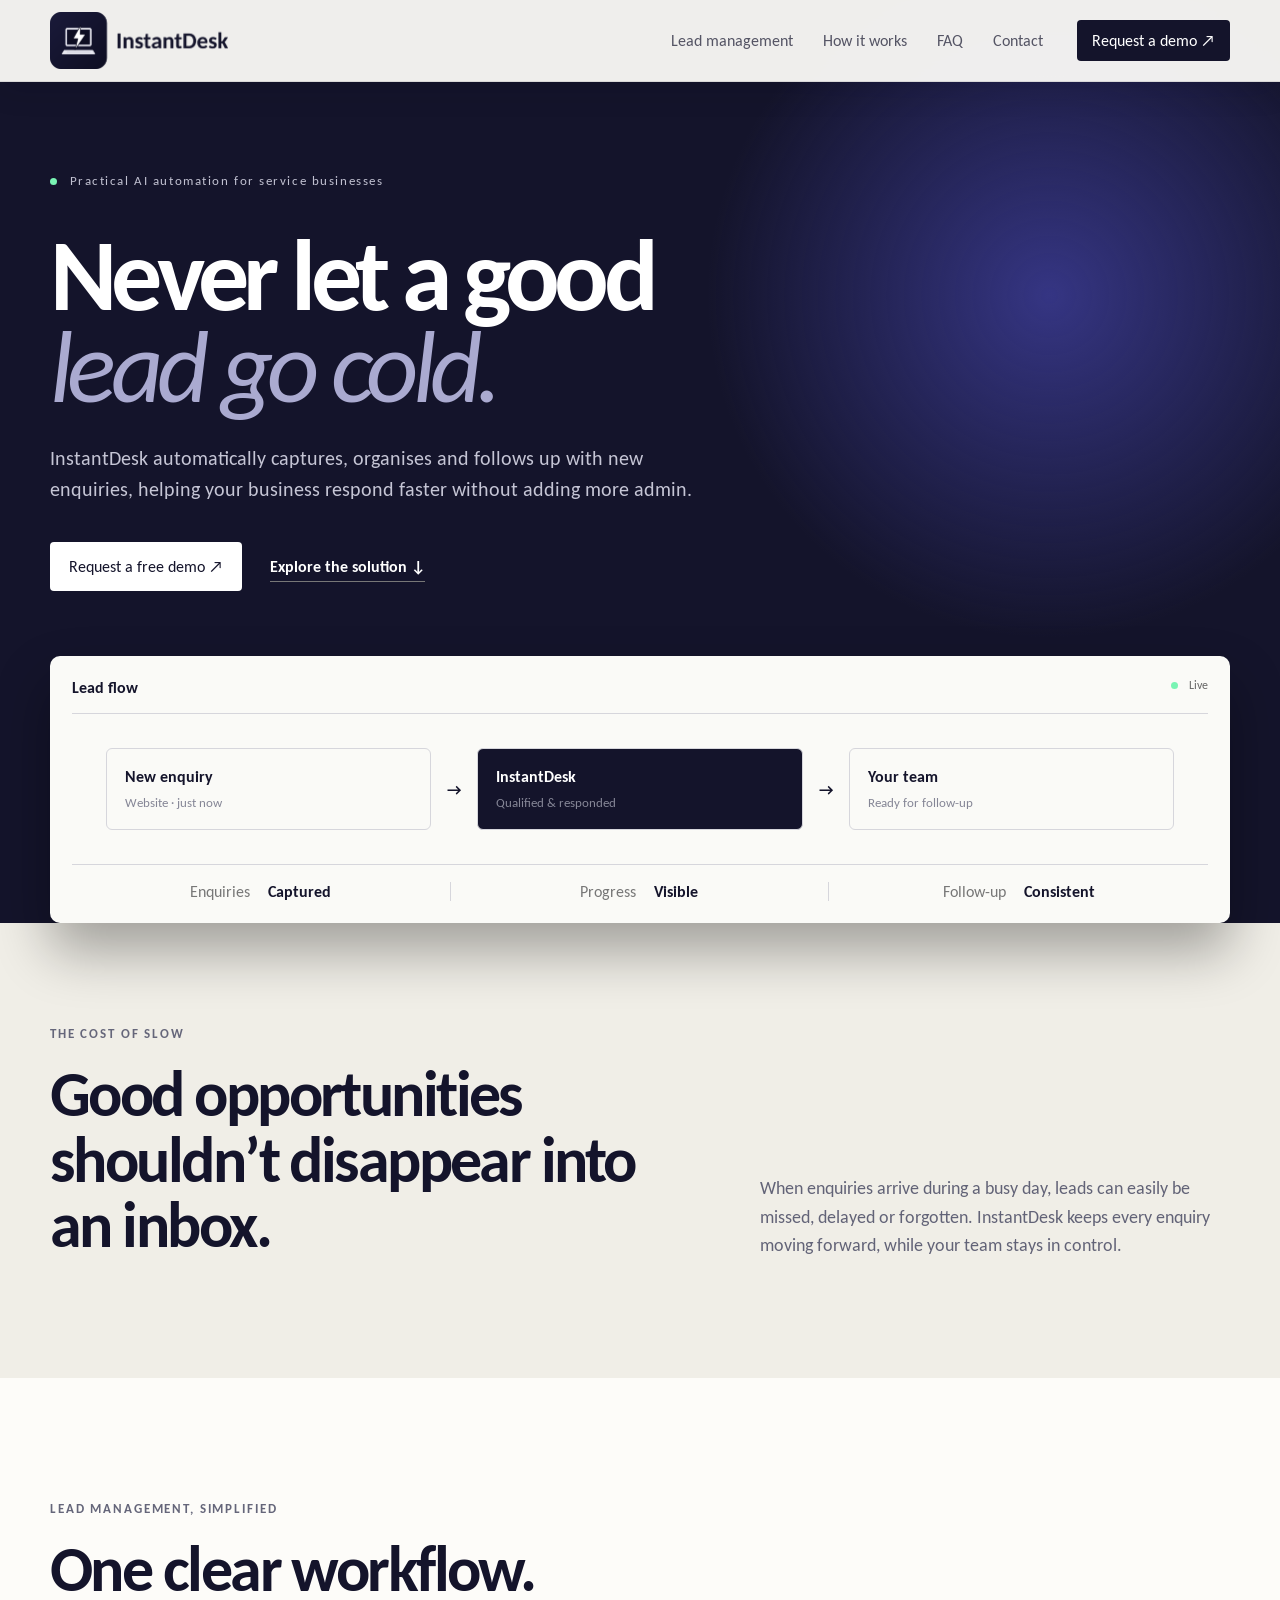
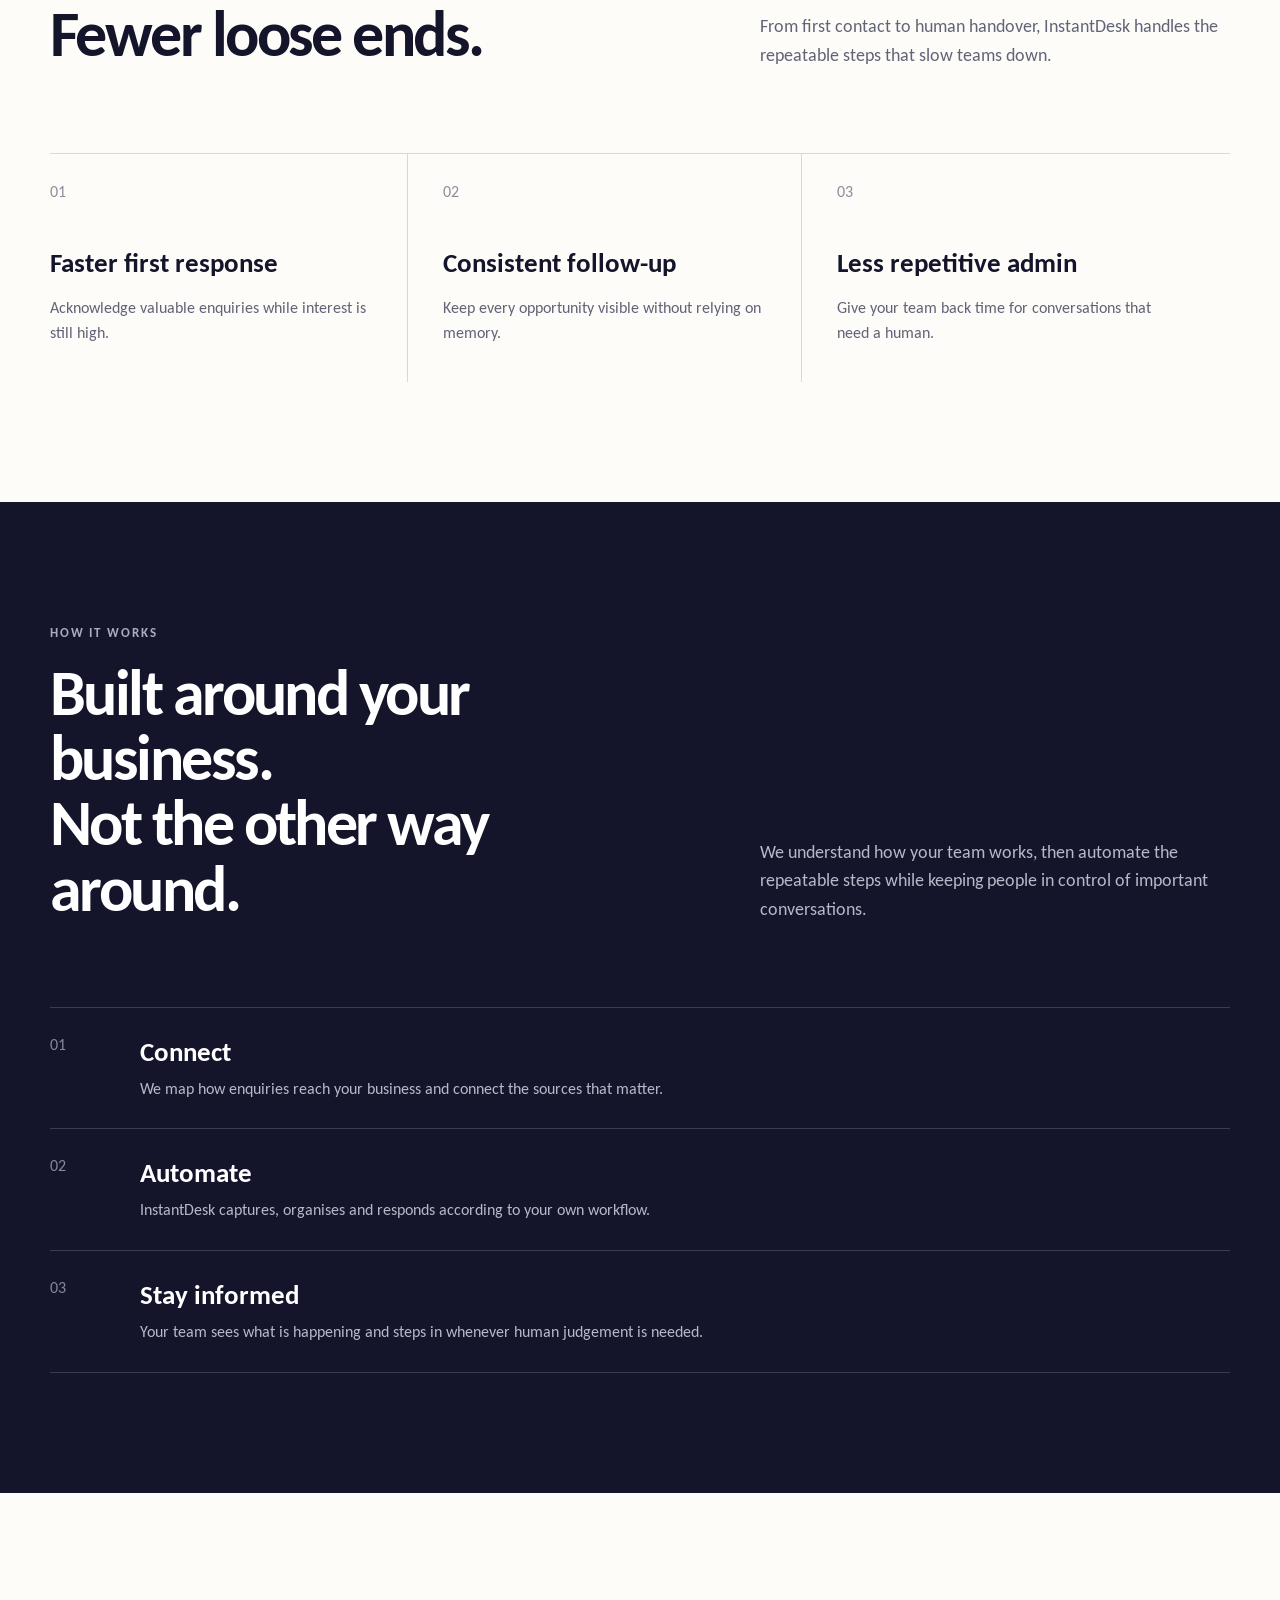
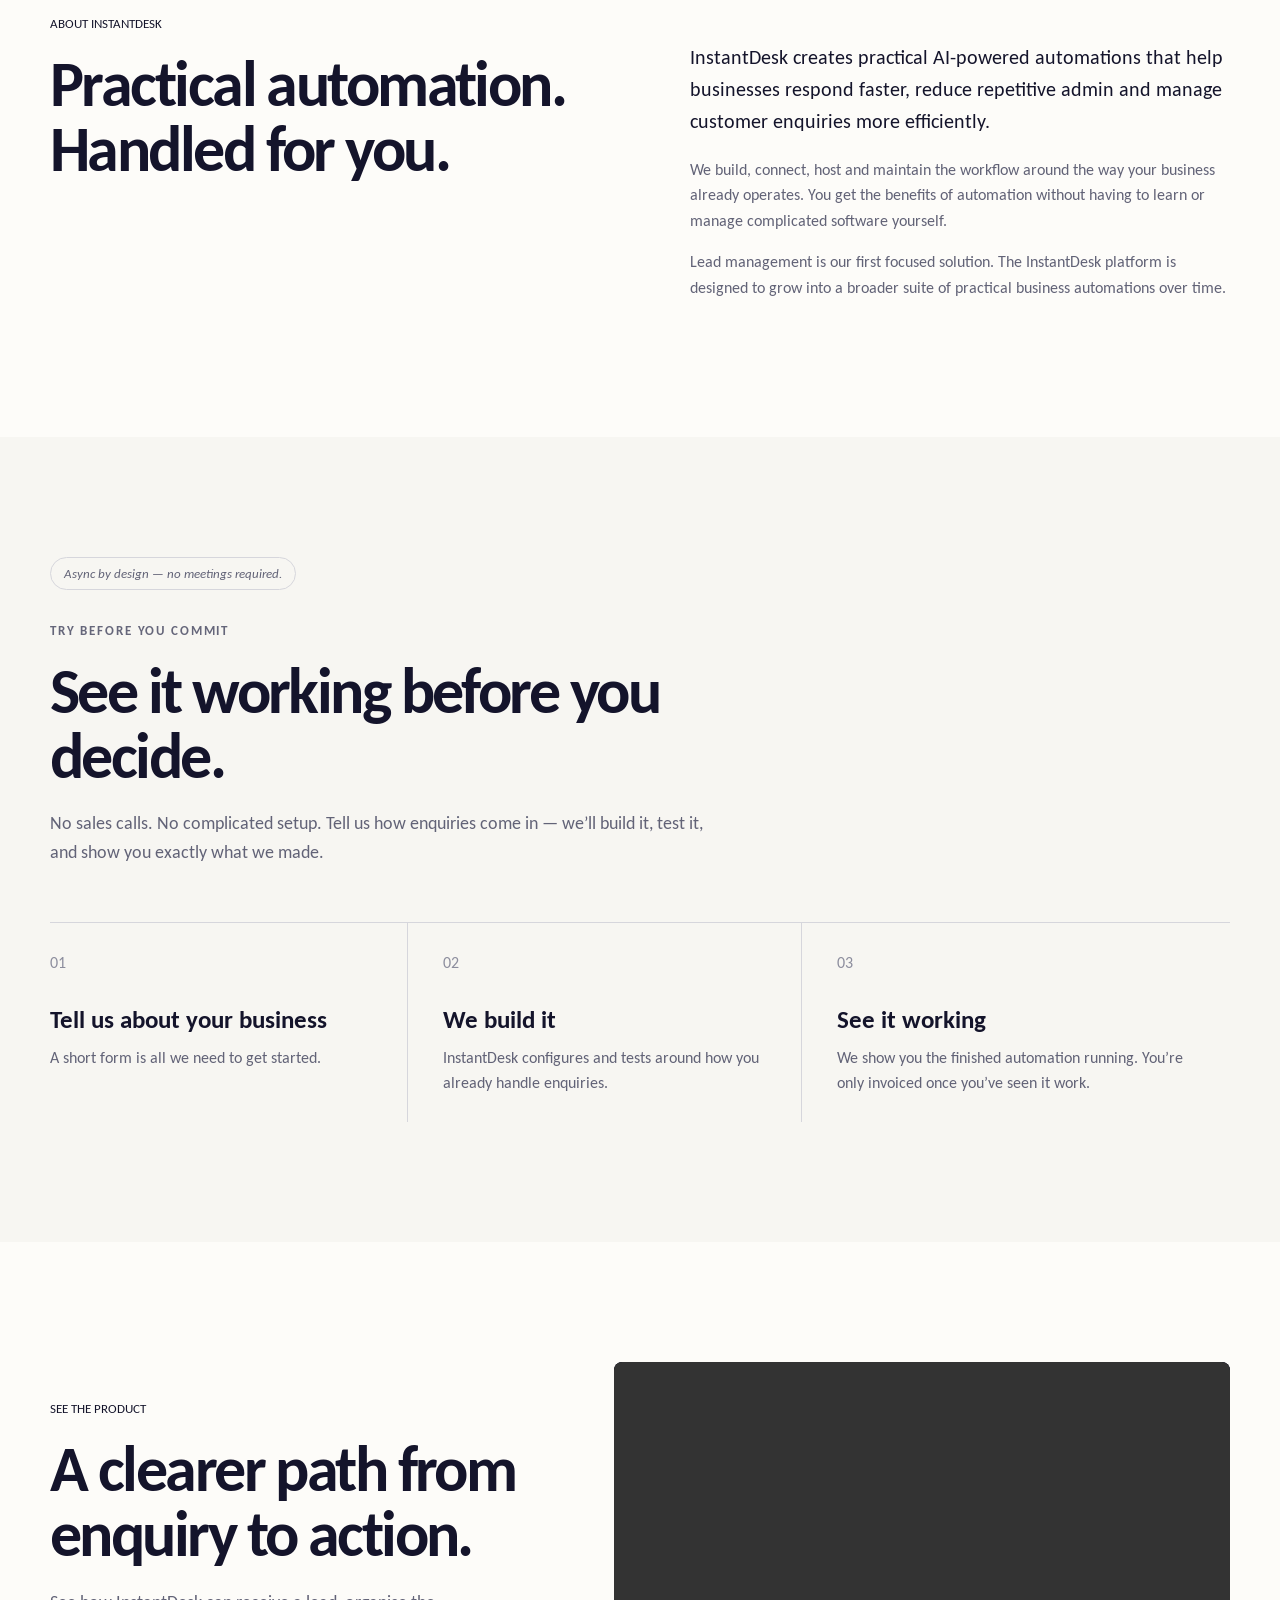
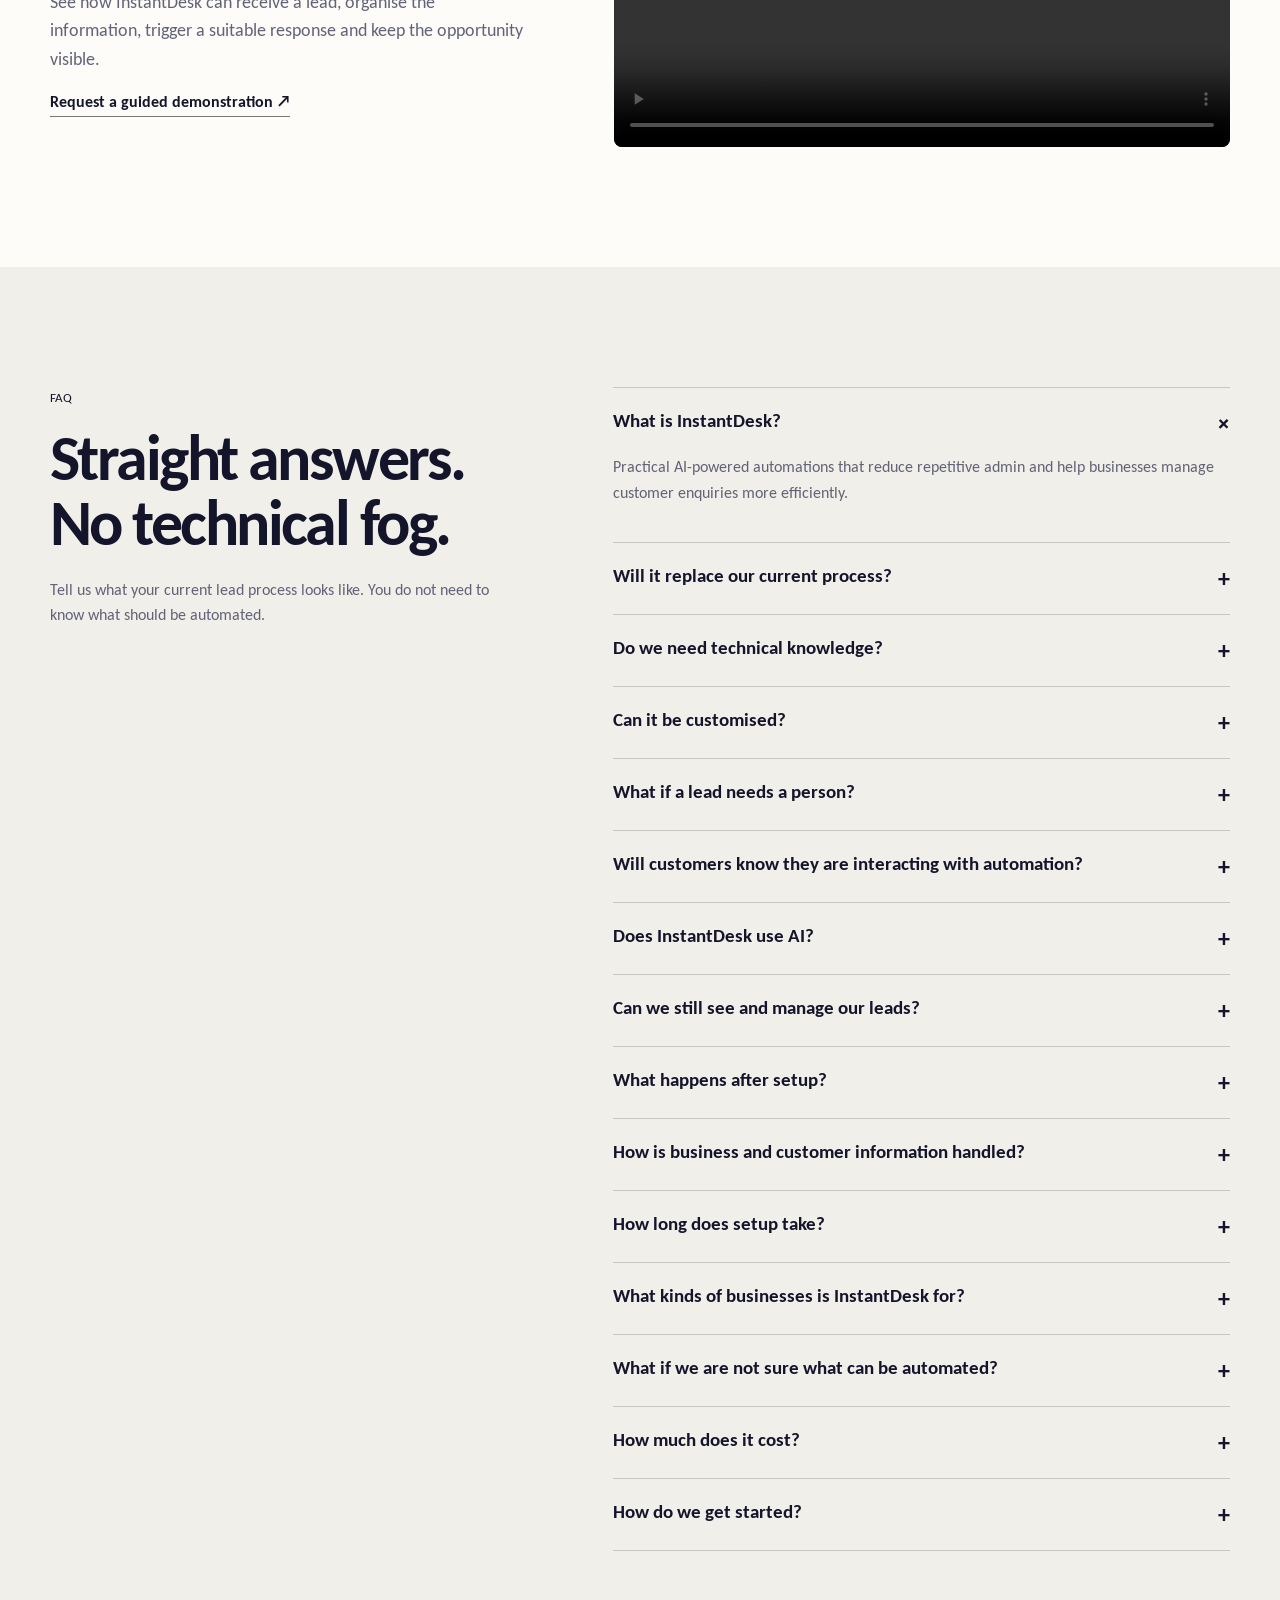
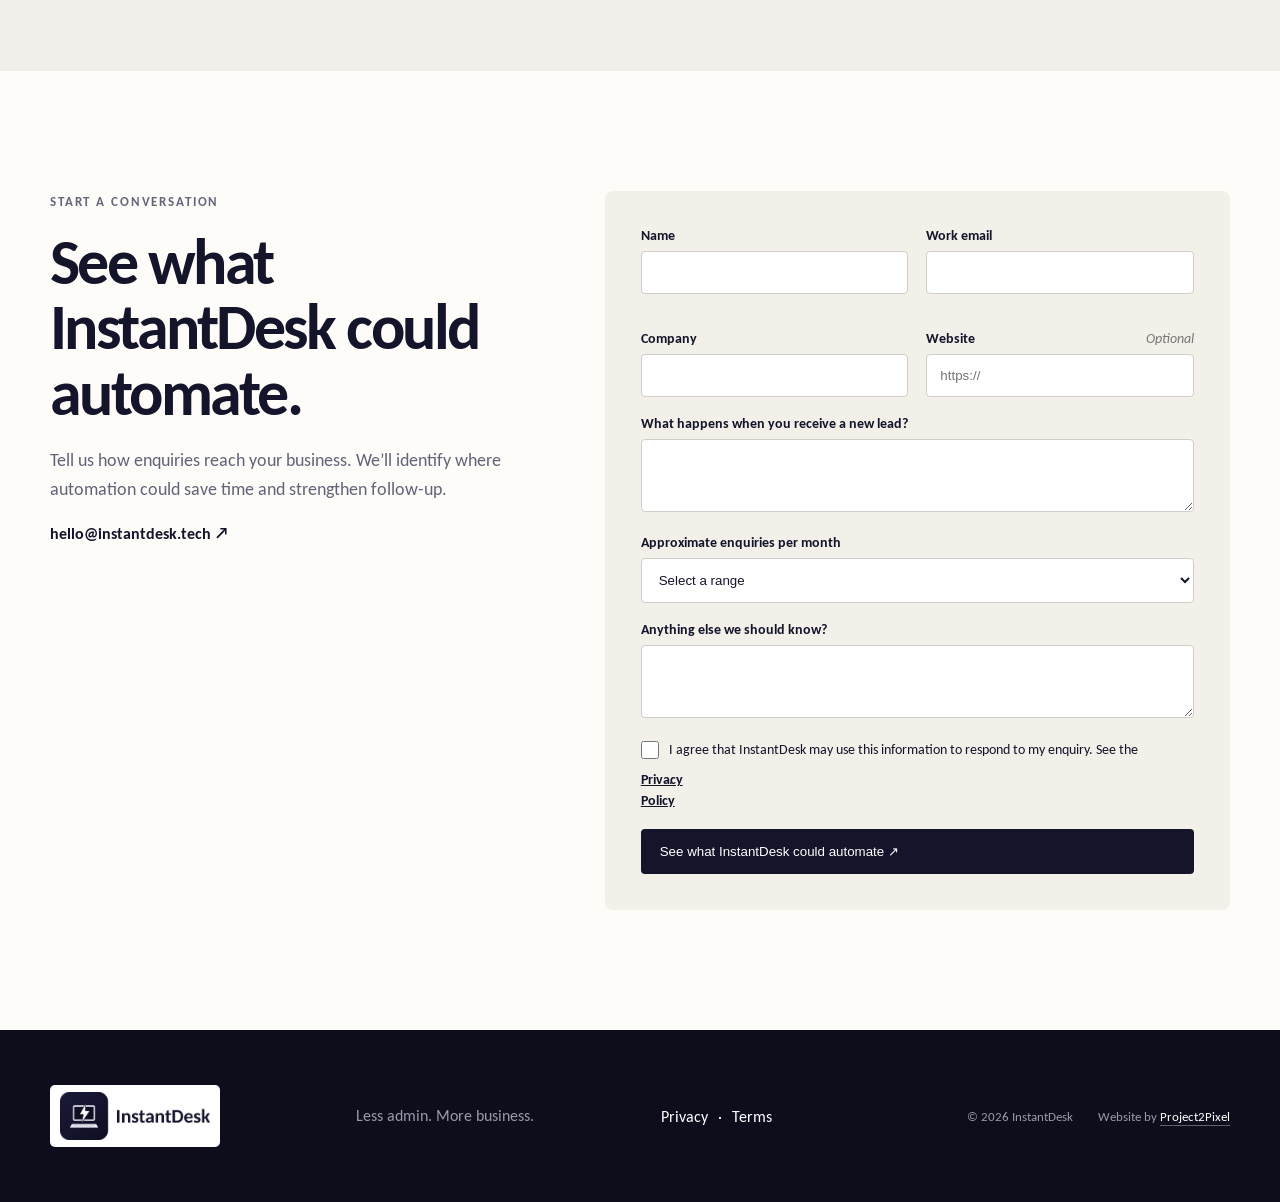
==== commit 8cbf6666: "Connect InstantDesk enquiry form delivery" ====
--- a/index.html
+++ b/index.html
@@ -21,7 +21,7 @@
       href="https://fonts.googleapis.com/css2?family=Carlito:wght@400;700&display=swap"
       rel="stylesheet"
     />
-    <link rel="stylesheet" href="styles.css?v=5" />
+    <link rel="stylesheet" href="styles.css?v=6" />
   </head>
   <body>
     <header>
@@ -373,23 +373,32 @@
           </p>
           <a href="mailto:hello@instantdesk.tech">hello@instantdesk.tech ↗</a>
         </div>
-        <form id="lead">
+        <form
+          id="lead"
+          action="https://formsubmit.co/hello@instantdesk.tech"
+          method="POST"
+        >
+          <input type="hidden" name="_subject" value="New InstantDesk website enquiry" />
+          <input type="hidden" name="_template" value="table" />
+          <input type="hidden" name="_next" value="https://natashafuji.github.io/instantdesk/thanks.html" />
+          <input type="text" name="_honey" class="honeypot" tabindex="-1" autocomplete="off" />
           <div class="grid">
-            <label>Name<input required /></label
-            ><label>Work email<input required type="email" /></label
-            ><label>Company<input required /></label
+            <label>Name<input required name="Name" autocomplete="name" /></label
+            ><label>Work email<input required type="email" name="email" autocomplete="email" /></label
+            ><label>Company<input required name="Company" autocomplete="organization" /></label
             ><label
               >Website <em>Optional</em
-              ><input type="url" placeholder="https://"
+              ><input type="url" name="Website" placeholder="https://" autocomplete="url"
             /></label>
           </div>
           <label
             >What happens when you receive a new lead?<textarea
               required
+              name="Current lead process"
               rows="3"
             ></textarea></label
           ><label
-            >Approximate enquiries per month<select required>
+            >Approximate enquiries per month<select required name="Approximate enquiries per month">
               <option value="">Select a range</option>
               <option>1–20</option>
               <option>21–50</option>
@@ -397,19 +406,10 @@
               <option>100+</option>
             </select></label
           ><label
-            >Anything else we should know?<textarea rows="3"></textarea></label
-          ><button class="btn">See what InstantDesk could automate ↗</button
-          ><small>Preview mode: no information will be transmitted.</small>
+            >Anything else we should know?<textarea name="Message" rows="3"></textarea></label
+          ><label class="consent"><input type="checkbox" required name="Privacy consent" value="Yes" /> I agree that InstantDesk may use this information to respond to my enquiry. See the <a href="privacy.html">Privacy Policy</a>.</label>
+          <button class="btn" type="submit">See what InstantDesk could automate ↗</button>
         </form>
-        <div class="success" hidden>
-          <i>ϟ</i>
-          <h3>Thank you.</h3>
-          <p>
-            This preview form is not sending data yet. The live service will be
-            connected after approval.
-          </p>
-          <button>Return to form</button>
-        </div>
       </section>
     </main>
     <footer>
--- a/styles.css
+++ b/styles.css
@@ -479,6 +479,31 @@
   background: var(--navy);
   color: white;
 }
+.honeypot {
+  position: absolute !important;
+  left: -9999px !important;
+  width: 1px !important;
+  height: 1px !important;
+  opacity: 0 !important;
+}
+.consent {
+  display: grid;
+  grid-template-columns: 18px 1fr;
+  gap: 10px;
+  align-items: start;
+  font-weight: 400;
+  line-height: 1.45;
+}
+.consent input {
+  width: 18px;
+  height: 18px;
+  margin: 1px 0 0;
+  accent-color: var(--navy);
+}
+.consent a {
+  font-weight: 700;
+  text-decoration: underline;
+}
 form > small {
   display: block;
   text-align: center;
@@ -574,6 +599,42 @@
   border-radius: 5px;
   padding: 7px 10px;
 }
+.thank-you-page {
+  min-height: 100vh;
+  display: grid;
+  place-items: center;
+  padding: 32px;
+  background: var(--navy);
+}
+.thank-you-card {
+  width: min(620px, 100%);
+  padding: clamp(34px, 7vw, 70px);
+  border-radius: 10px;
+  background: #fdfcf9;
+  box-shadow: 0 28px 70px rgba(0, 0, 0, 0.28);
+}
+.thank-you-card > img {
+  display: block;
+  width: min(210px, 70%);
+  margin-bottom: 60px;
+}
+.thank-you-card small {
+  font-weight: 700;
+  letter-spacing: 0.14em;
+  color: #65667a;
+}
+.thank-you-card h1 {
+  margin: 18px 0 24px;
+  font-size: clamp(54px, 9vw, 86px);
+}
+.thank-you-card p {
+  margin-bottom: 32px;
+  font-size: 18px;
+}
+.thank-you-card .btn {
+  background: var(--navy);
+  color: white;
+}
 @media (max-width: 800px) {
   .wrap {
     width: calc(100% - 32px);
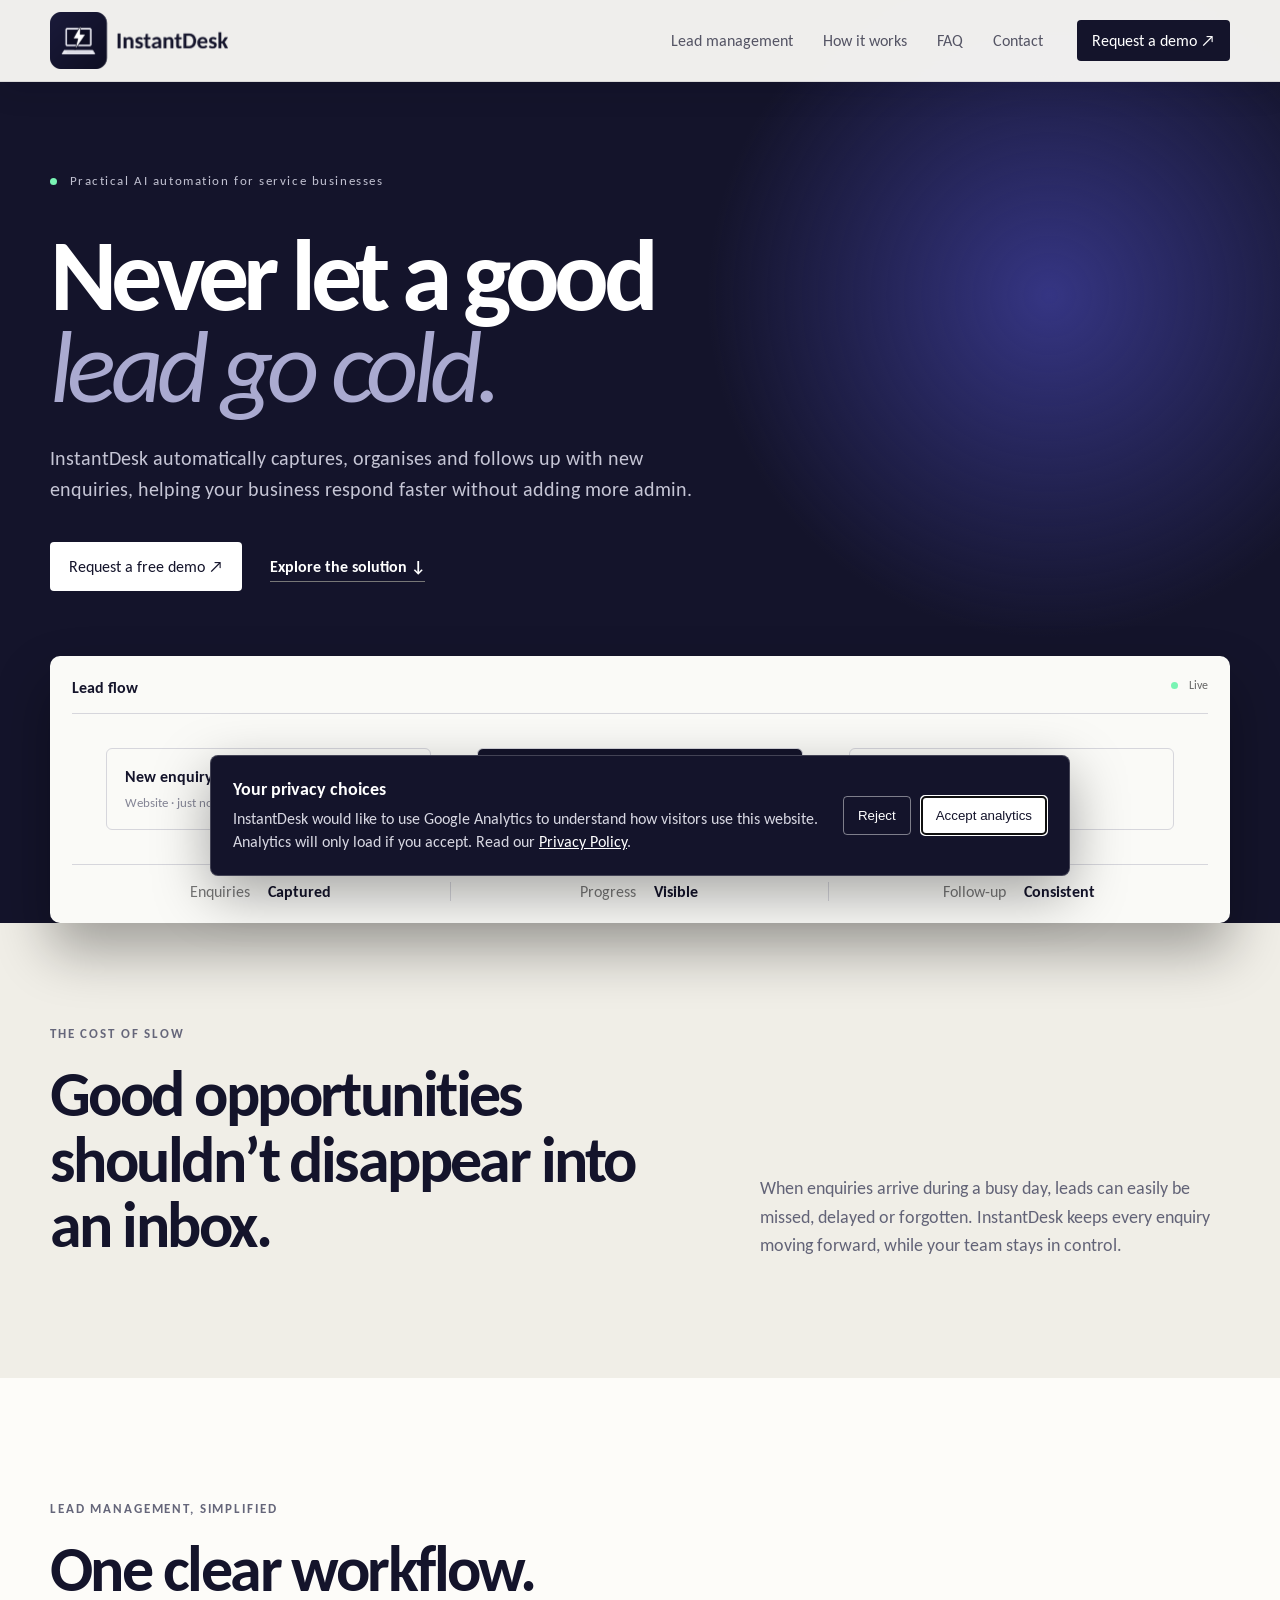
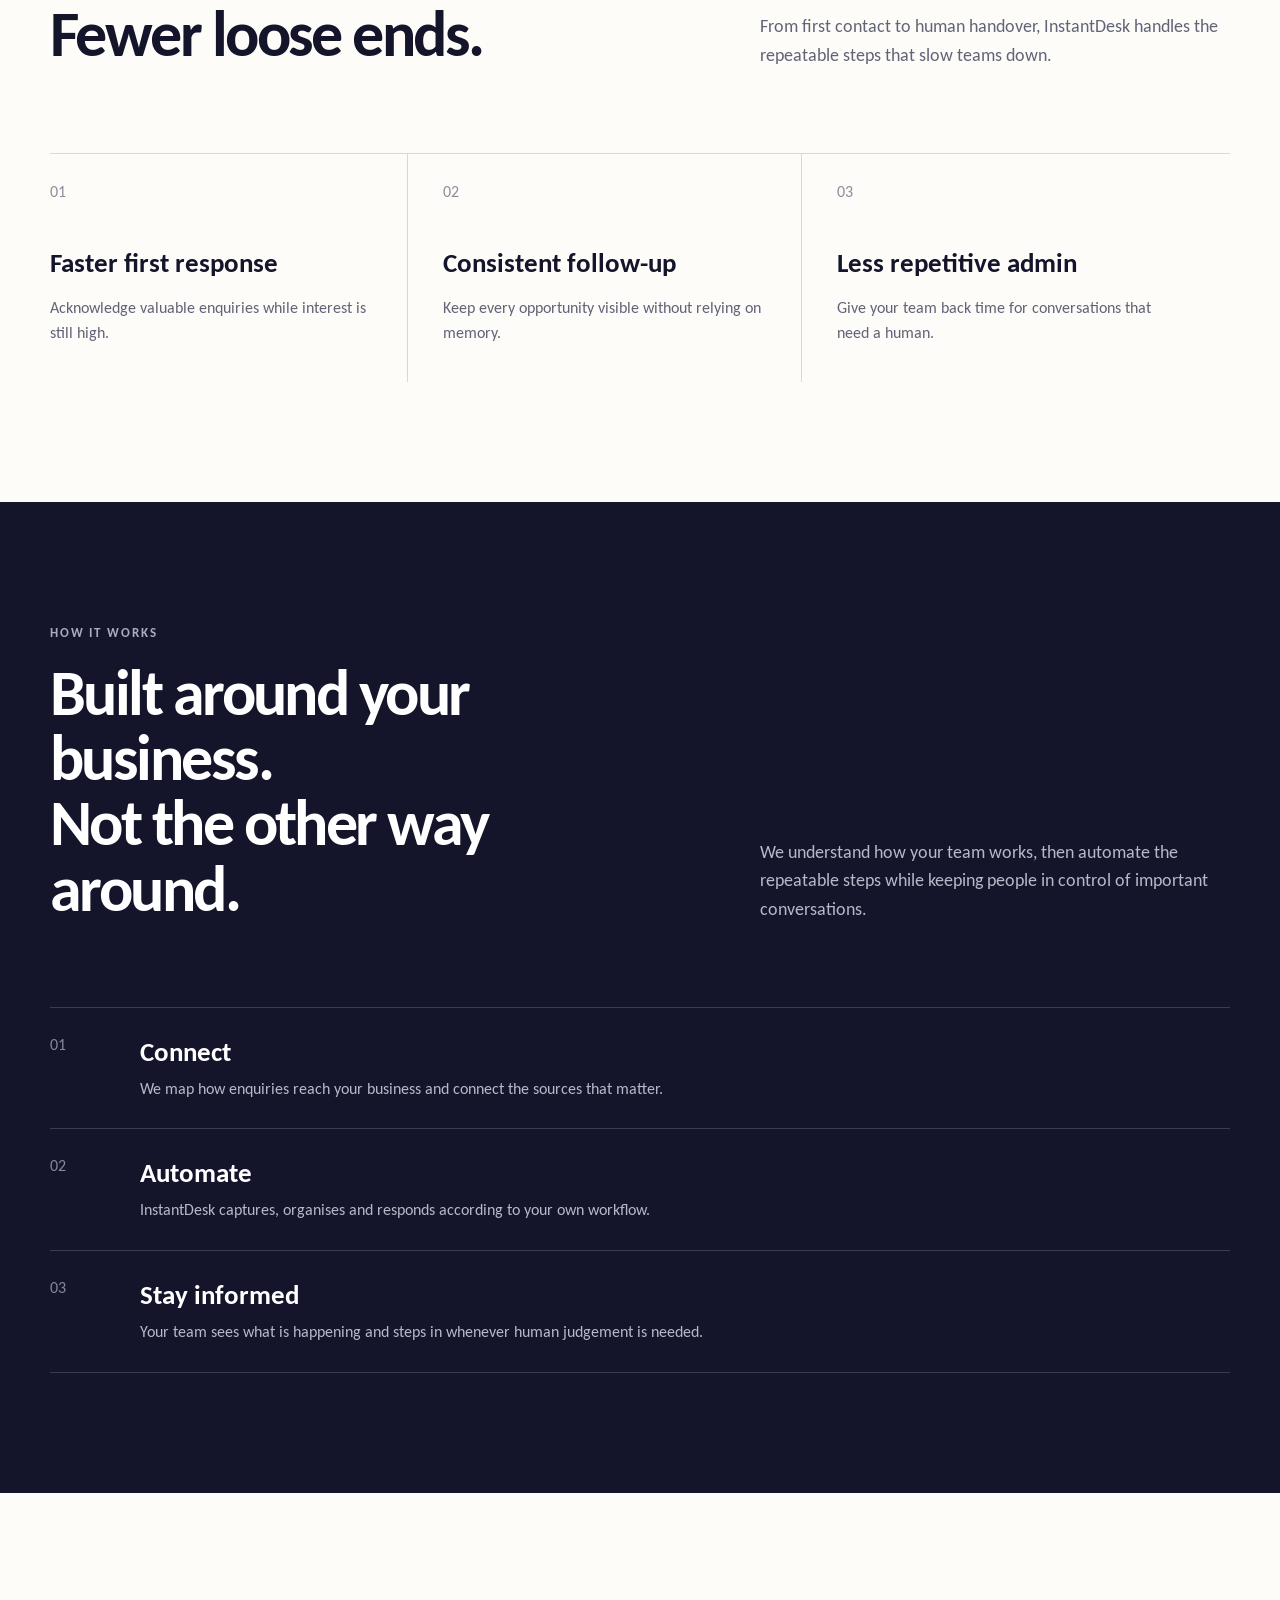
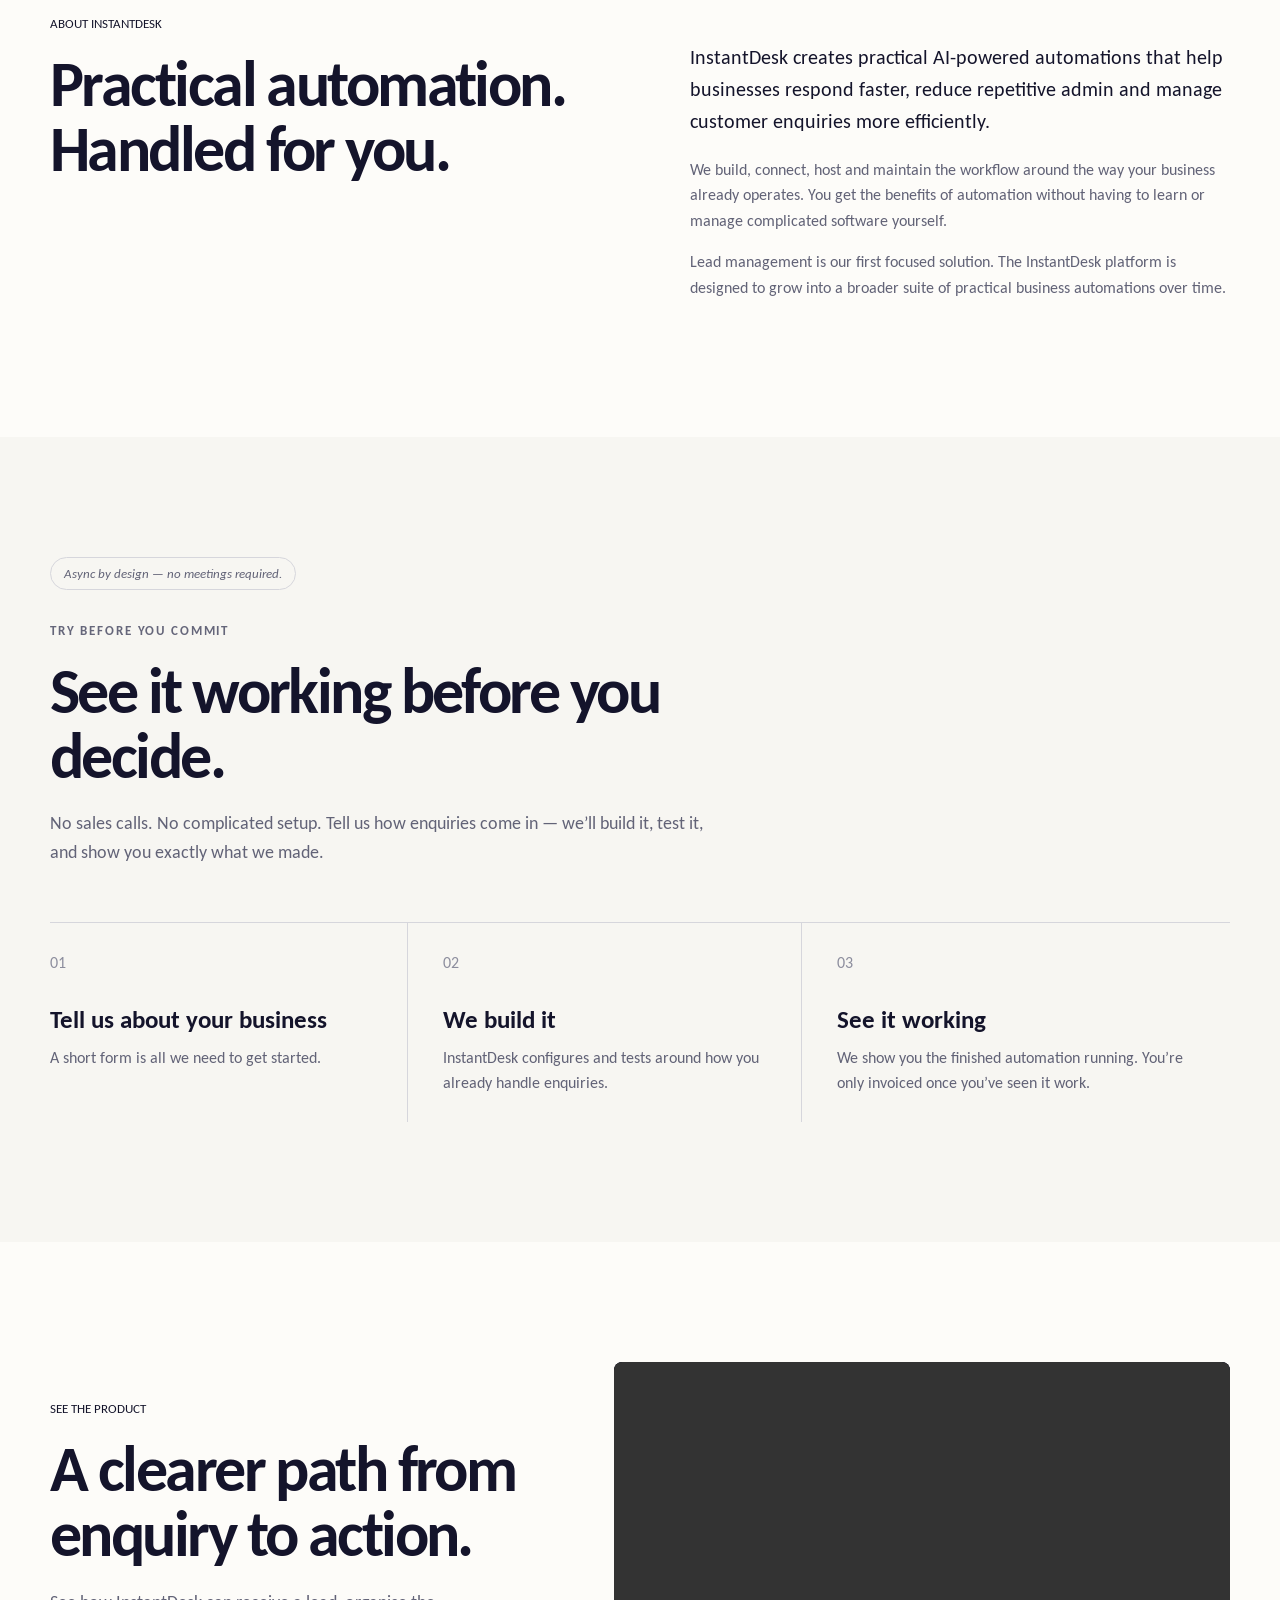
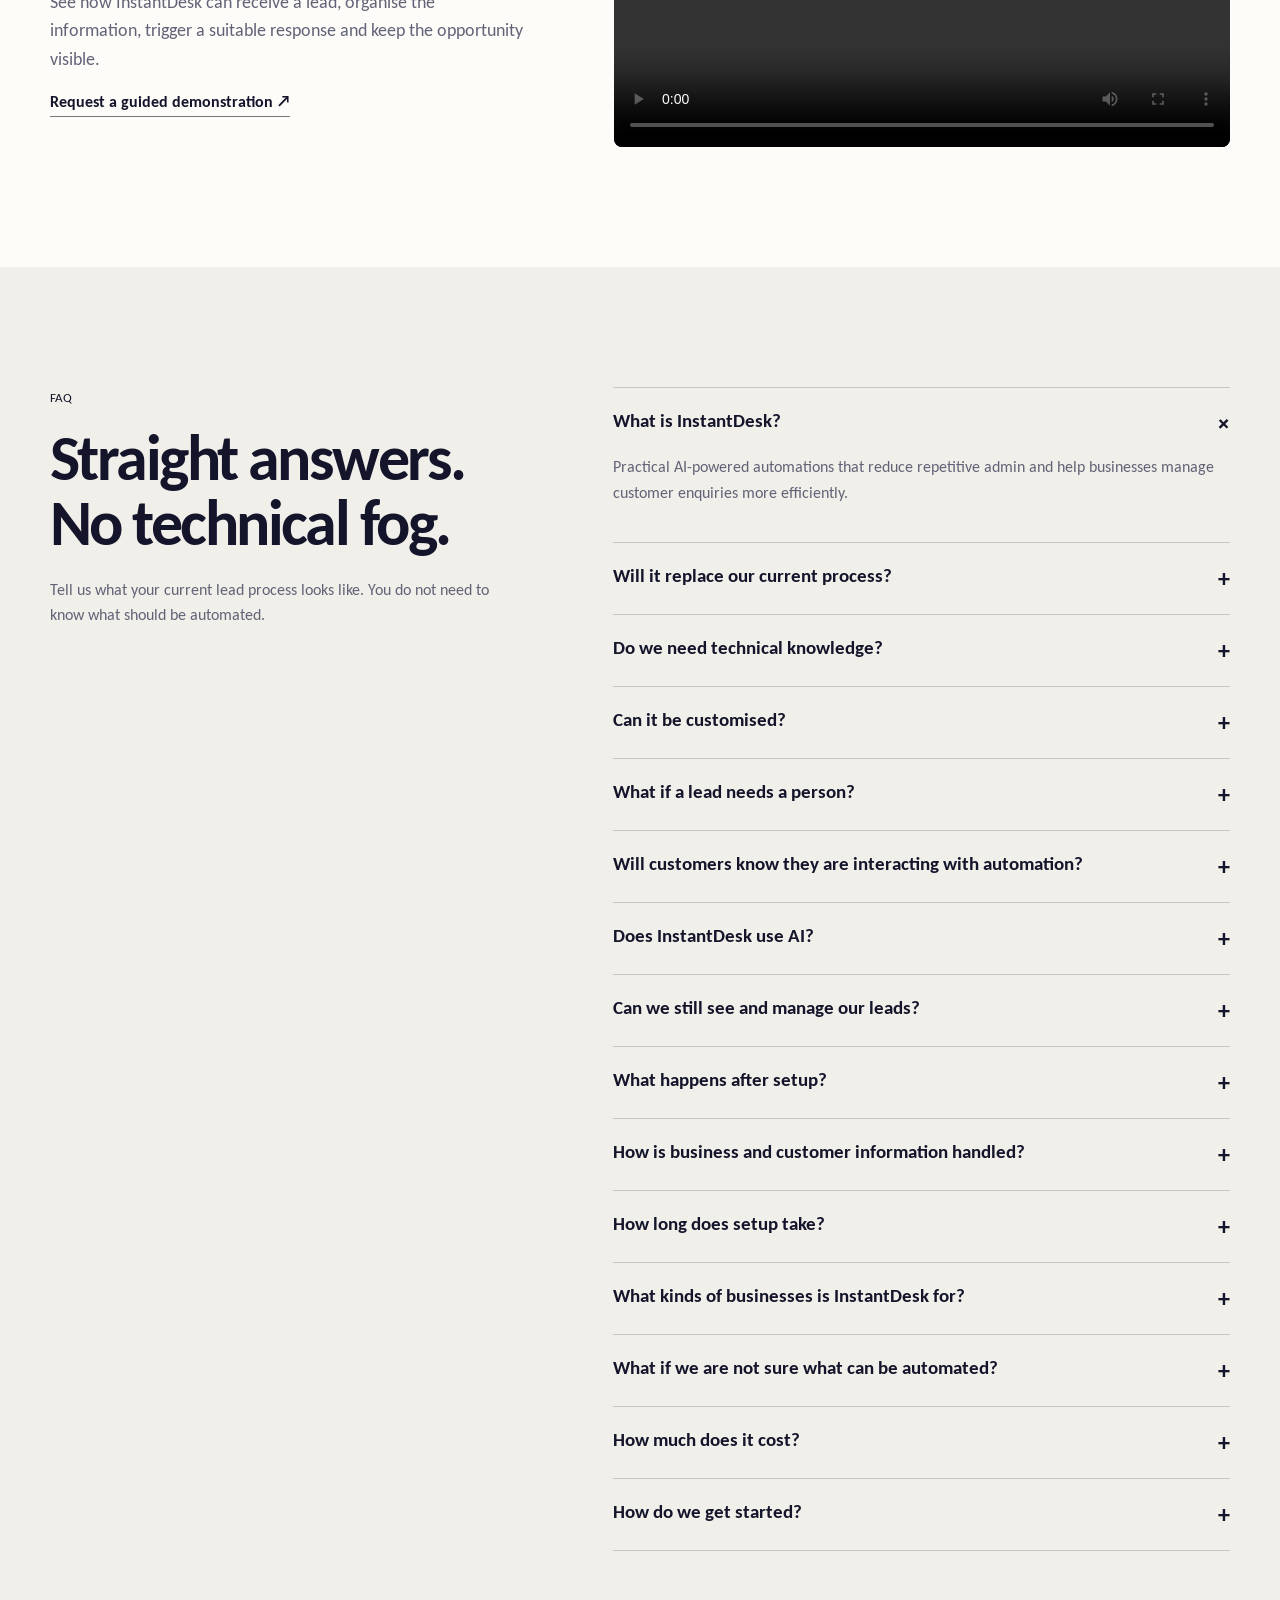
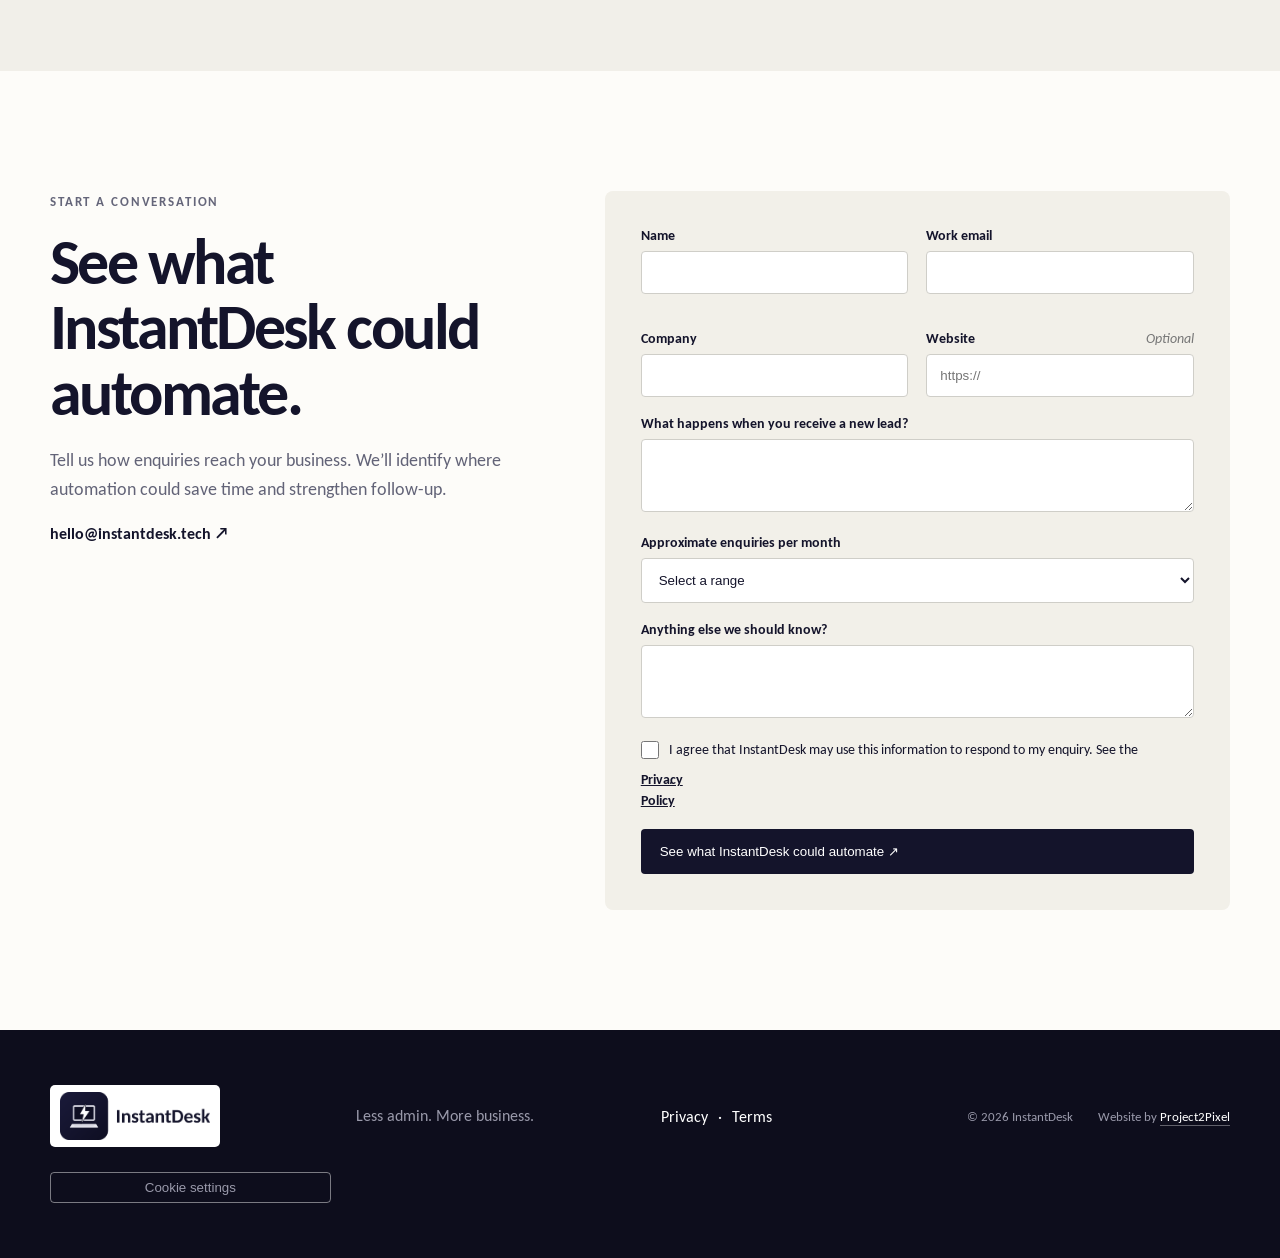
==== commit 2b41098e: "Add consent-aware Google Analytics" ====
--- a/index.html
+++ b/index.html
@@ -21,7 +21,7 @@
       href="https://fonts.googleapis.com/css2?family=Carlito:wght@400;700&display=swap"
       rel="stylesheet"
     />
-    <link rel="stylesheet" href="styles.css?v=6" />
+    <link rel="stylesheet" href="styles.css?v=7" />
   </head>
   <body>
     <header>
@@ -380,7 +380,9 @@
         >
           <input type="hidden" name="_subject" value="New InstantDesk website enquiry" />
           <input type="hidden" name="_template" value="table" />
+          <input type="hidden" name="_captcha" value="true" />
           <input type="hidden" name="_next" value="https://natashafuji.github.io/instantdesk/thanks.html" />
+          <input type="hidden" name="_url" value="https://natashafuji.github.io/instantdesk/" />
           <input type="text" name="_honey" class="honeypot" tabindex="-1" autocomplete="off" />
           <div class="grid">
             <label>Name<input required name="Name" autocomplete="name" /></label
@@ -421,6 +423,6 @@
         <small class="site-credit">Website by <a href="https://project2pixel.co.za" target="_blank" rel="noopener noreferrer">Project2Pixel</a></small>
       </div>
     </footer>
-    <script src="script.js"></script>
+    <script src="script.js?v=2"></script>
   </body>
 </html>
--- a/styles.css
+++ b/styles.css
@@ -747,3 +747,80 @@
     margin: 8px 0;
   }
 }
+
+
+.cookie-banner {
+  position: fixed;
+  left: 24px;
+  right: 24px;
+  bottom: 24px;
+  z-index: 100;
+  max-width: 860px;
+  margin: 0 auto;
+  padding: 22px;
+  display: grid;
+  grid-template-columns: 1fr auto;
+  gap: 24px;
+  align-items: center;
+  color: white;
+  background: #14142b;
+  border: 1px solid rgba(255, 255, 255, 0.2);
+  border-radius: 8px;
+  box-shadow: 0 18px 55px rgba(0, 0, 0, 0.35);
+}
+.cookie-banner strong {
+  font-size: 18px;
+}
+.cookie-banner p {
+  margin: 7px 0 0;
+  color: #d7d7e2;
+  line-height: 1.45;
+}
+.cookie-banner a {
+  color: white;
+  text-decoration: underline;
+}
+.cookie-actions {
+  display: flex;
+  gap: 10px;
+}
+.cookie-actions button,
+.cookie-settings {
+  border: 1px solid rgba(255, 255, 255, 0.45);
+  border-radius: 4px;
+  padding: 11px 14px;
+  font: 700 14px inherit;
+  cursor: pointer;
+}
+.cookie-accept {
+  color: #14142b;
+  background: white;
+}
+.cookie-reject {
+  color: white;
+  background: transparent;
+}
+.cookie-settings {
+  color: #9999aa;
+  background: transparent;
+  padding: 7px 10px;
+}
+.cookie-settings:hover {
+  color: white;
+  border-color: white;
+}
+@media (max-width: 700px) {
+  .cookie-banner {
+    left: 12px;
+    right: 12px;
+    bottom: 12px;
+    grid-template-columns: 1fr;
+    gap: 16px;
+  }
+  .cookie-actions {
+    width: 100%;
+  }
+  .cookie-actions button {
+    flex: 1;
+  }
+}
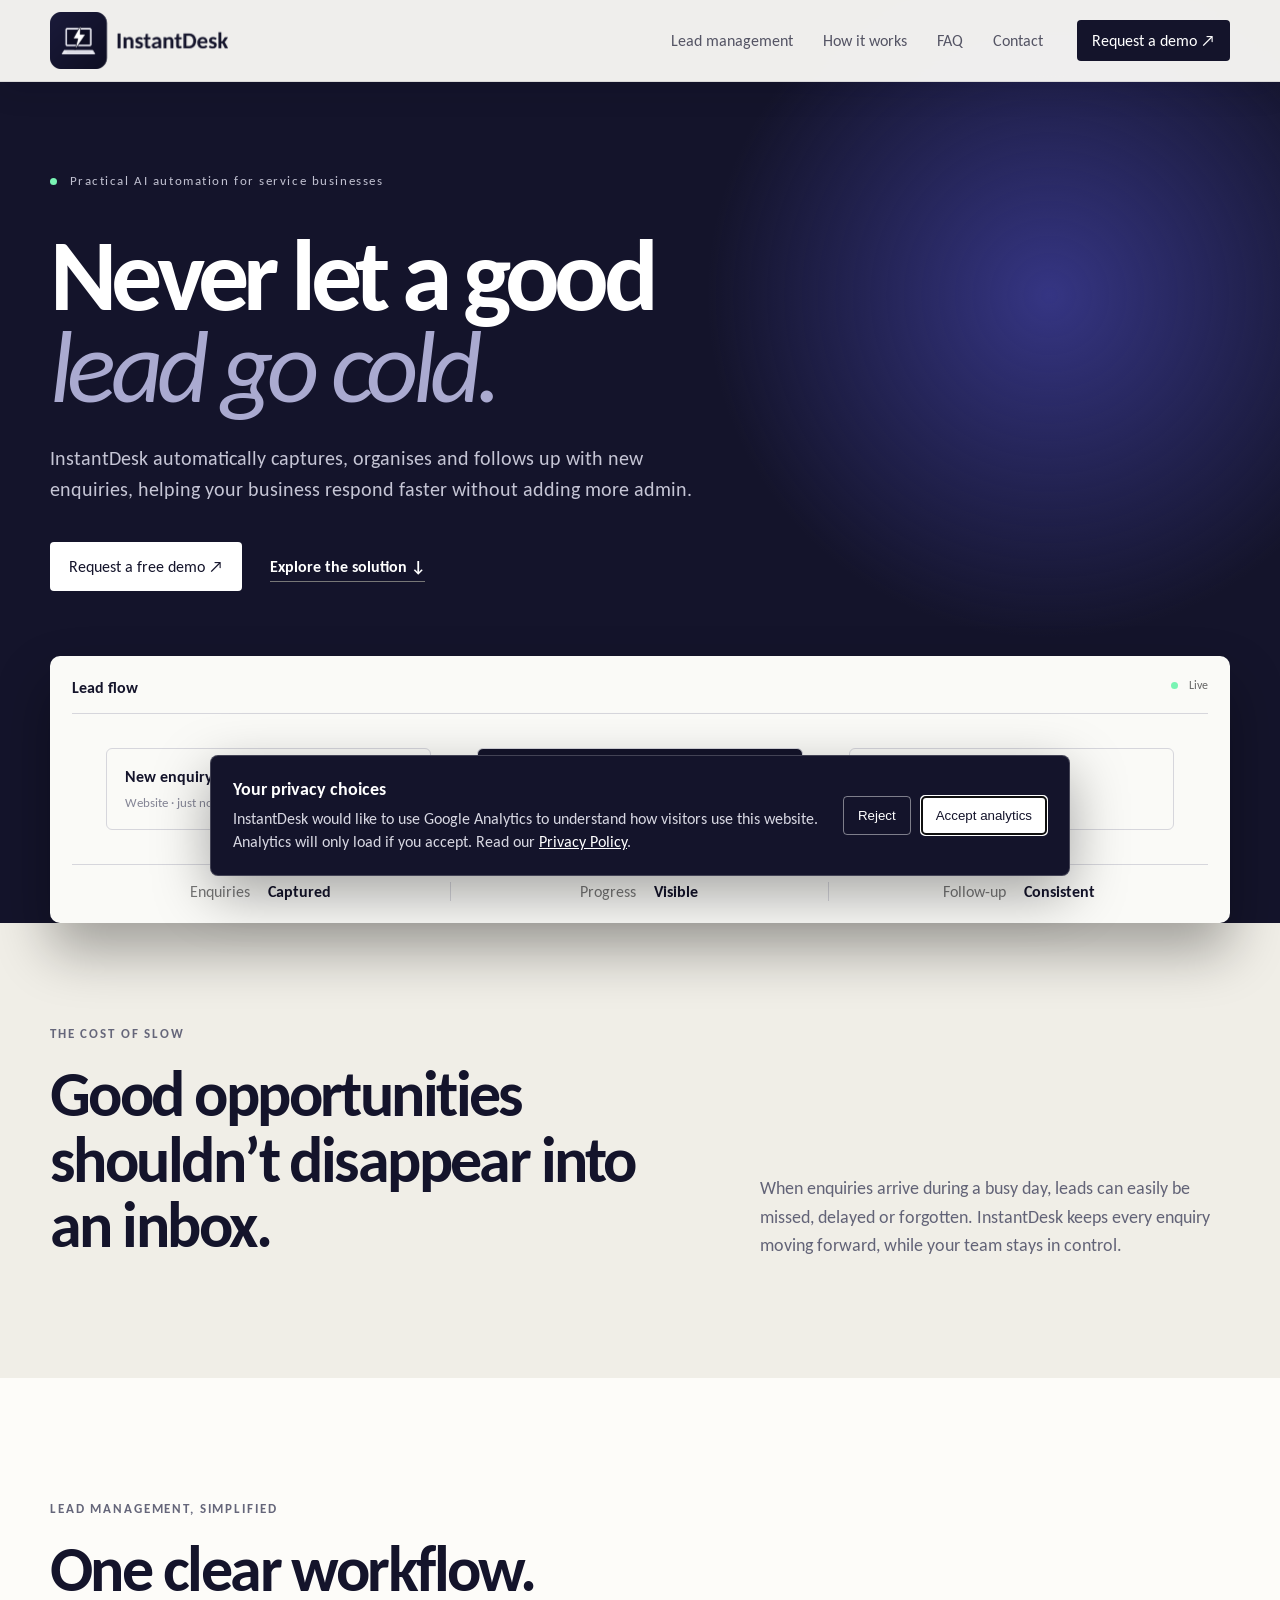
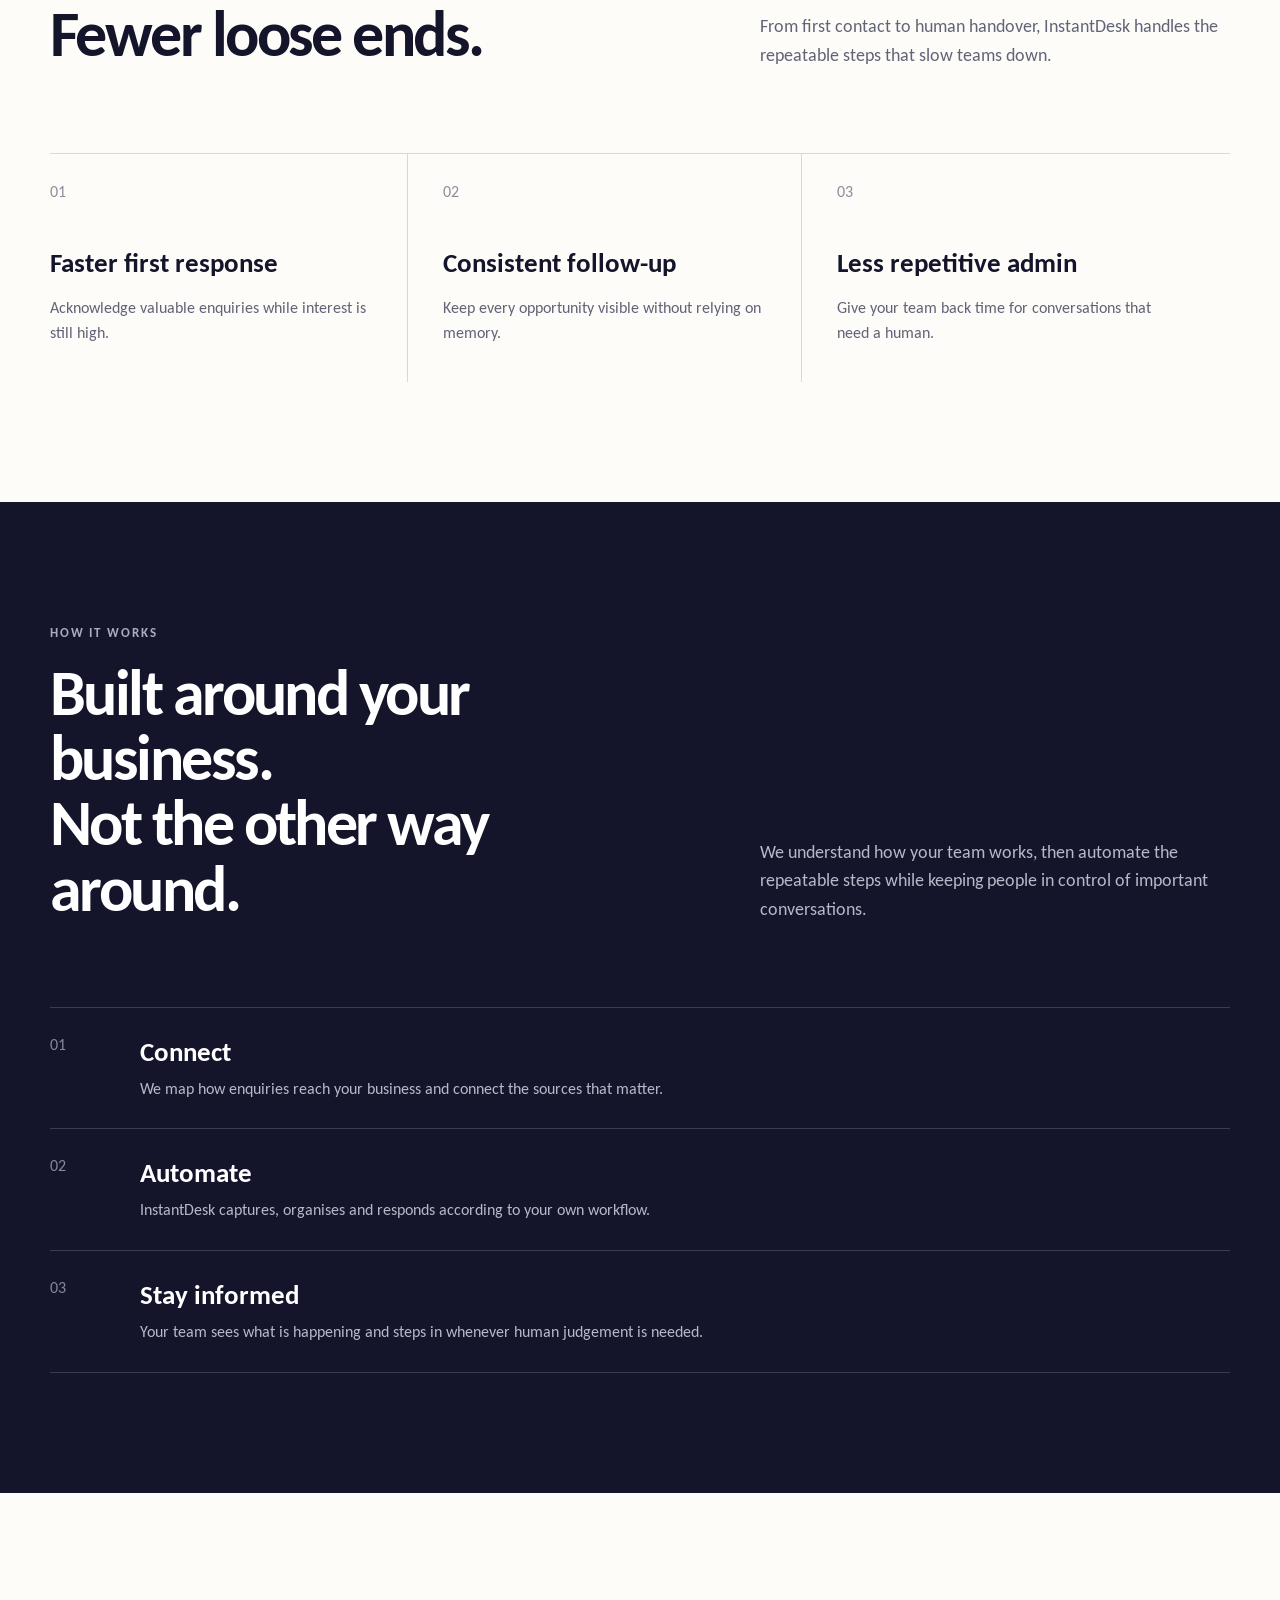
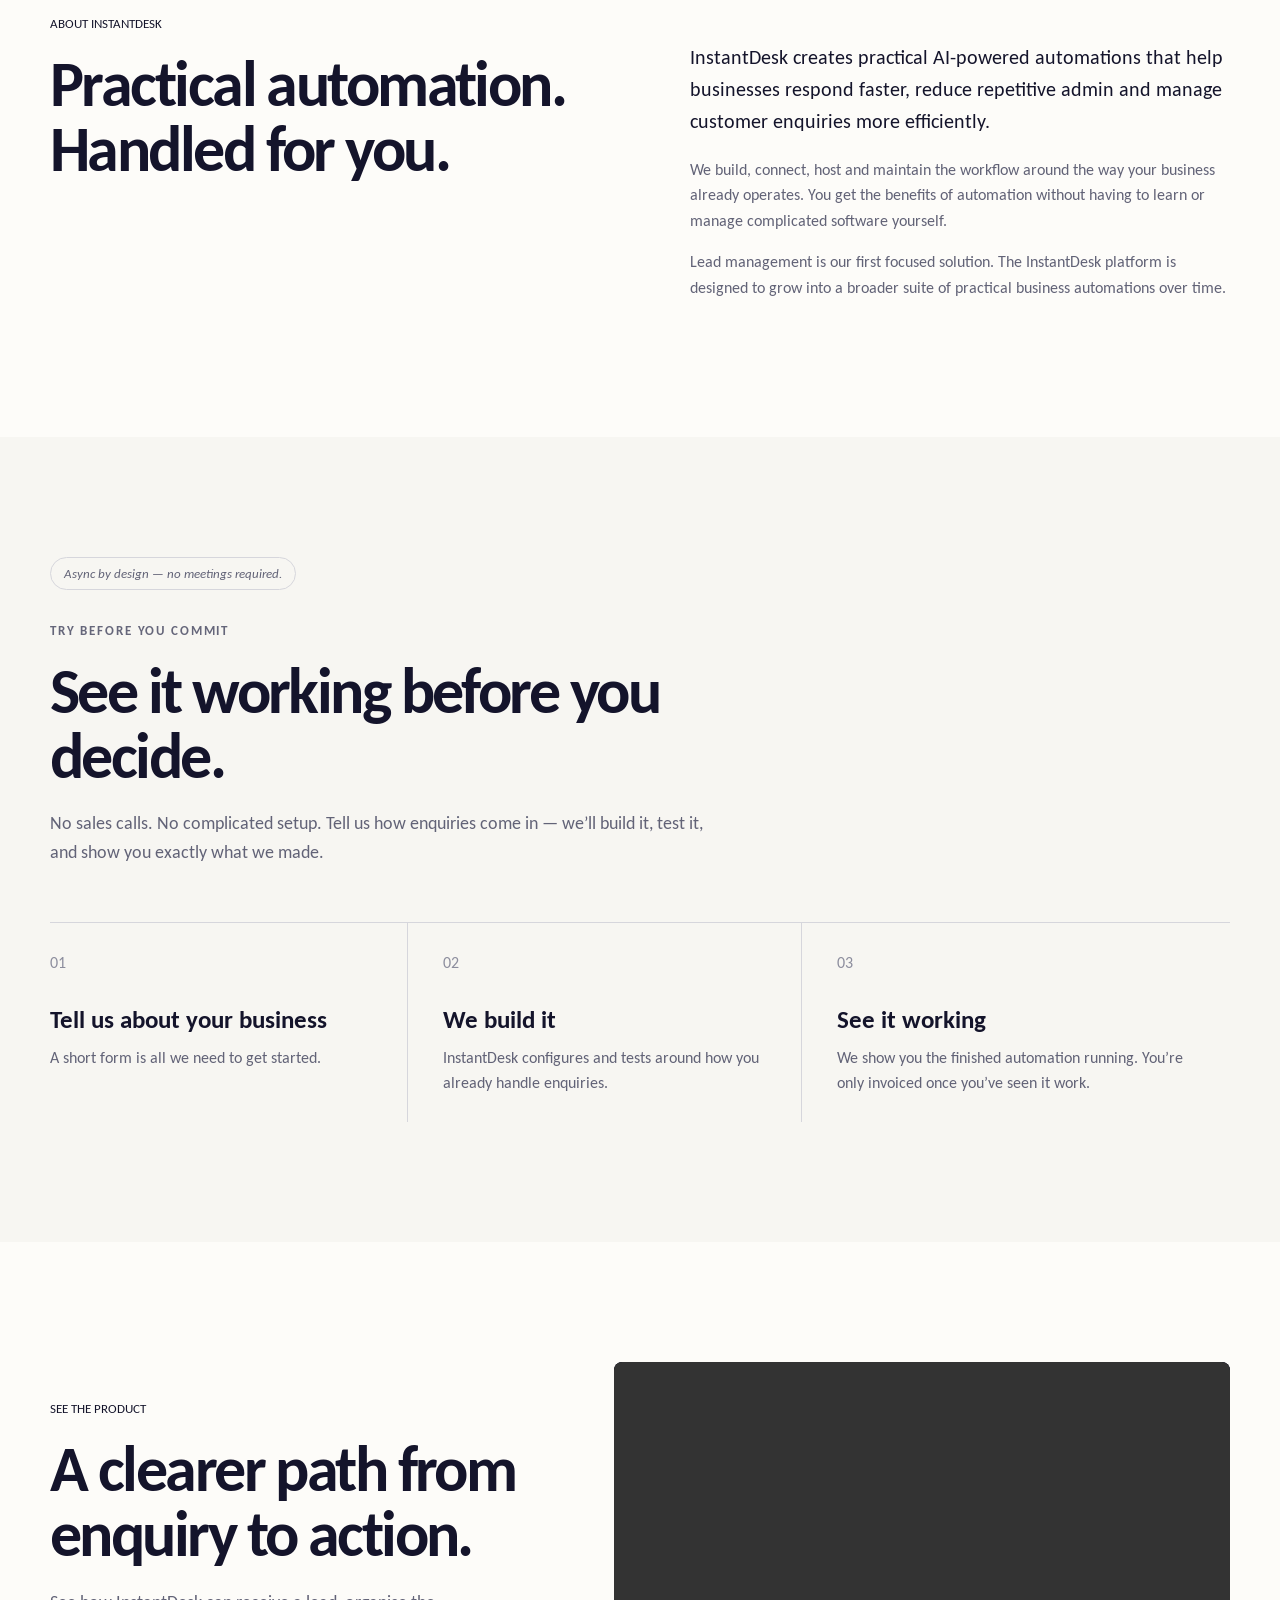
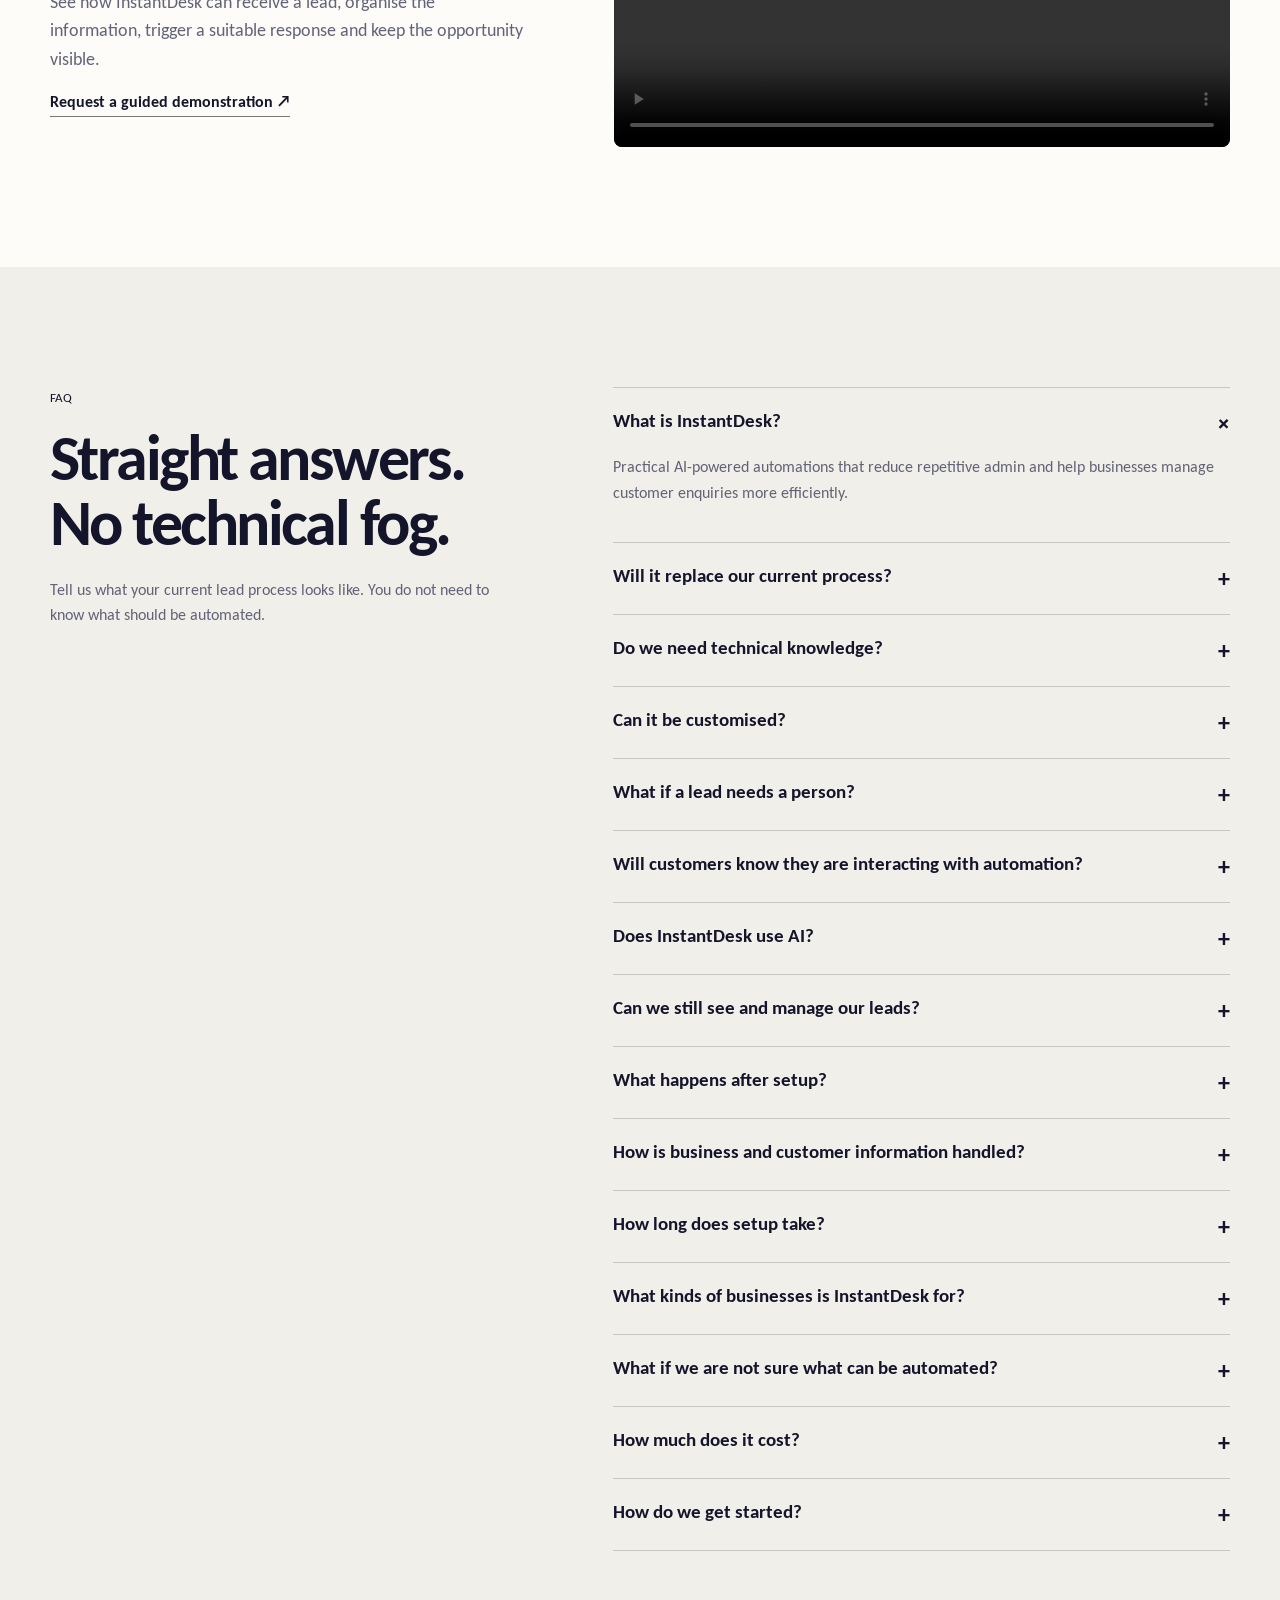
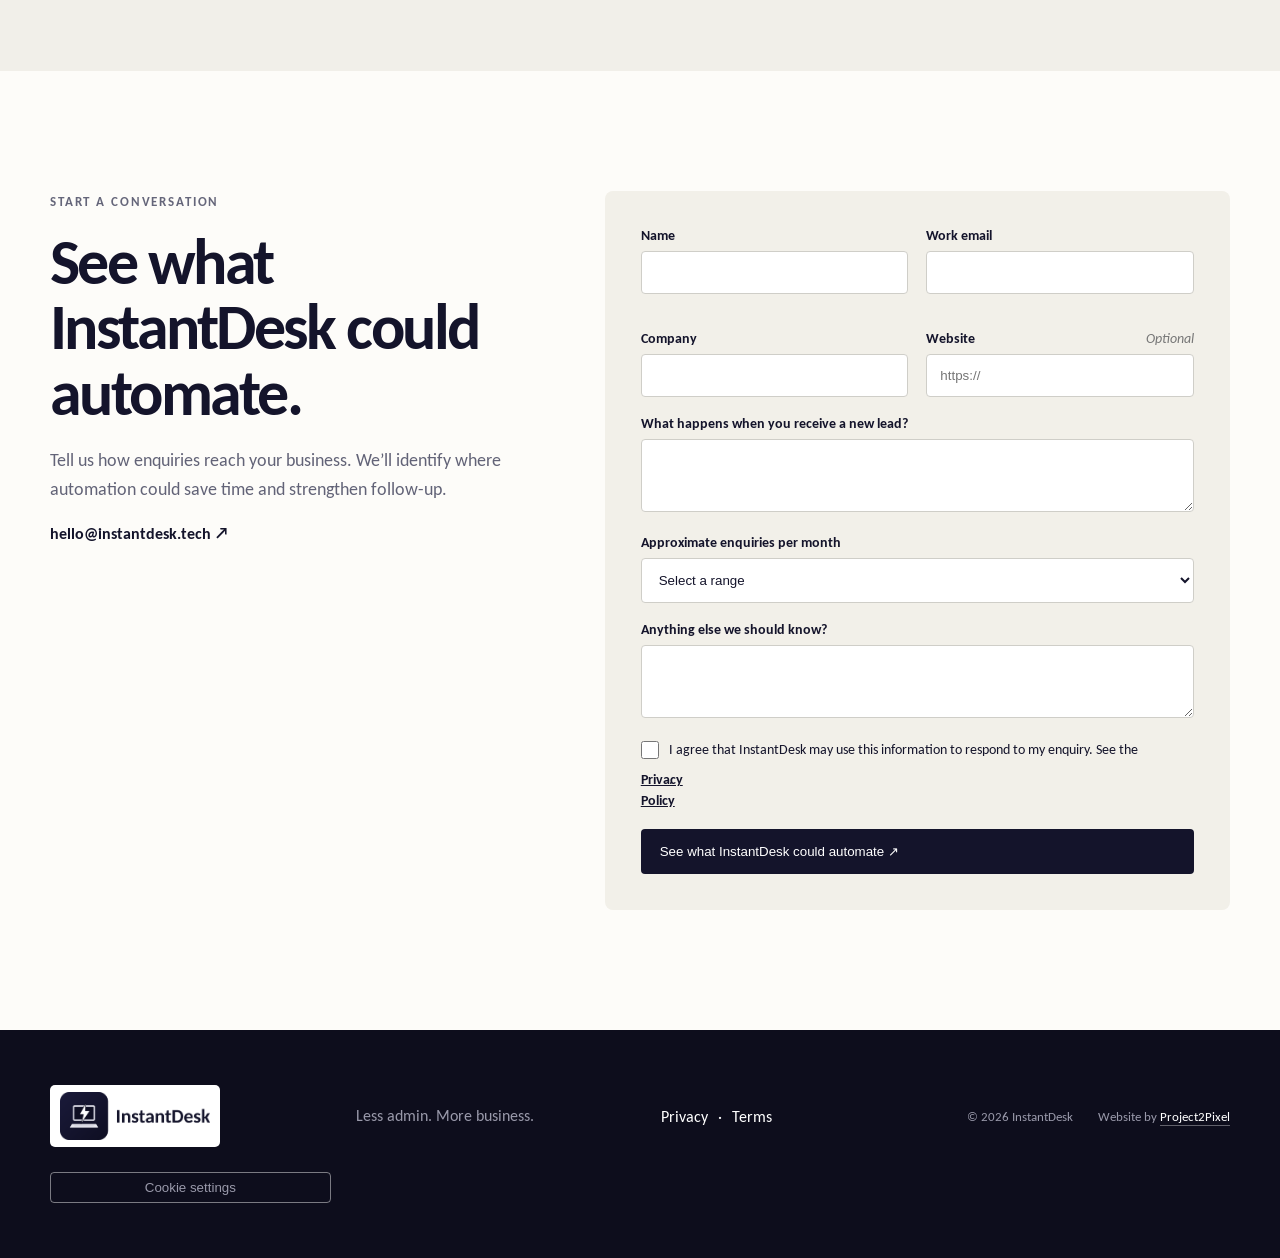
==== commit 0086a897: "Refresh mobile navigation styles" ====
--- a/index.html
+++ b/index.html
@@ -21,7 +21,7 @@
       href="https://fonts.googleapis.com/css2?family=Carlito:wght@400;700&display=swap"
       rel="stylesheet"
     />
-    <link rel="stylesheet" href="styles.css?v=7" />
+    <link rel="stylesheet" href="styles.css?v=8" />
   </head>
   <body>
     <header>
--- a/styles.css
+++ b/styles.css
@@ -658,10 +658,27 @@
     position: absolute;
     left: 16px;
     right: 16px;
-    top: 70px;
-    background: #262640;
-    padding: 24px;
+    top: 82px;
+    background: var(--navy);
+    color: white;
+    padding: 10px 20px 16px;
     flex-direction: column;
+    gap: 0;
+    border-radius: 0 0 8px 8px;
+    box-shadow: 0 18px 35px rgba(7, 7, 22, 0.28);
+  }
+  nav a {
+    color: white;
+    opacity: 1;
+    padding: 15px 4px;
+    border-bottom: 1px solid rgba(255, 255, 255, 0.16);
+  }
+  nav a:last-child {
+    border-bottom: 0;
+  }
+  nav a:hover,
+  nav a:focus-visible {
+    color: #79f4b4;
   }
   nav.open {
     display: flex;
